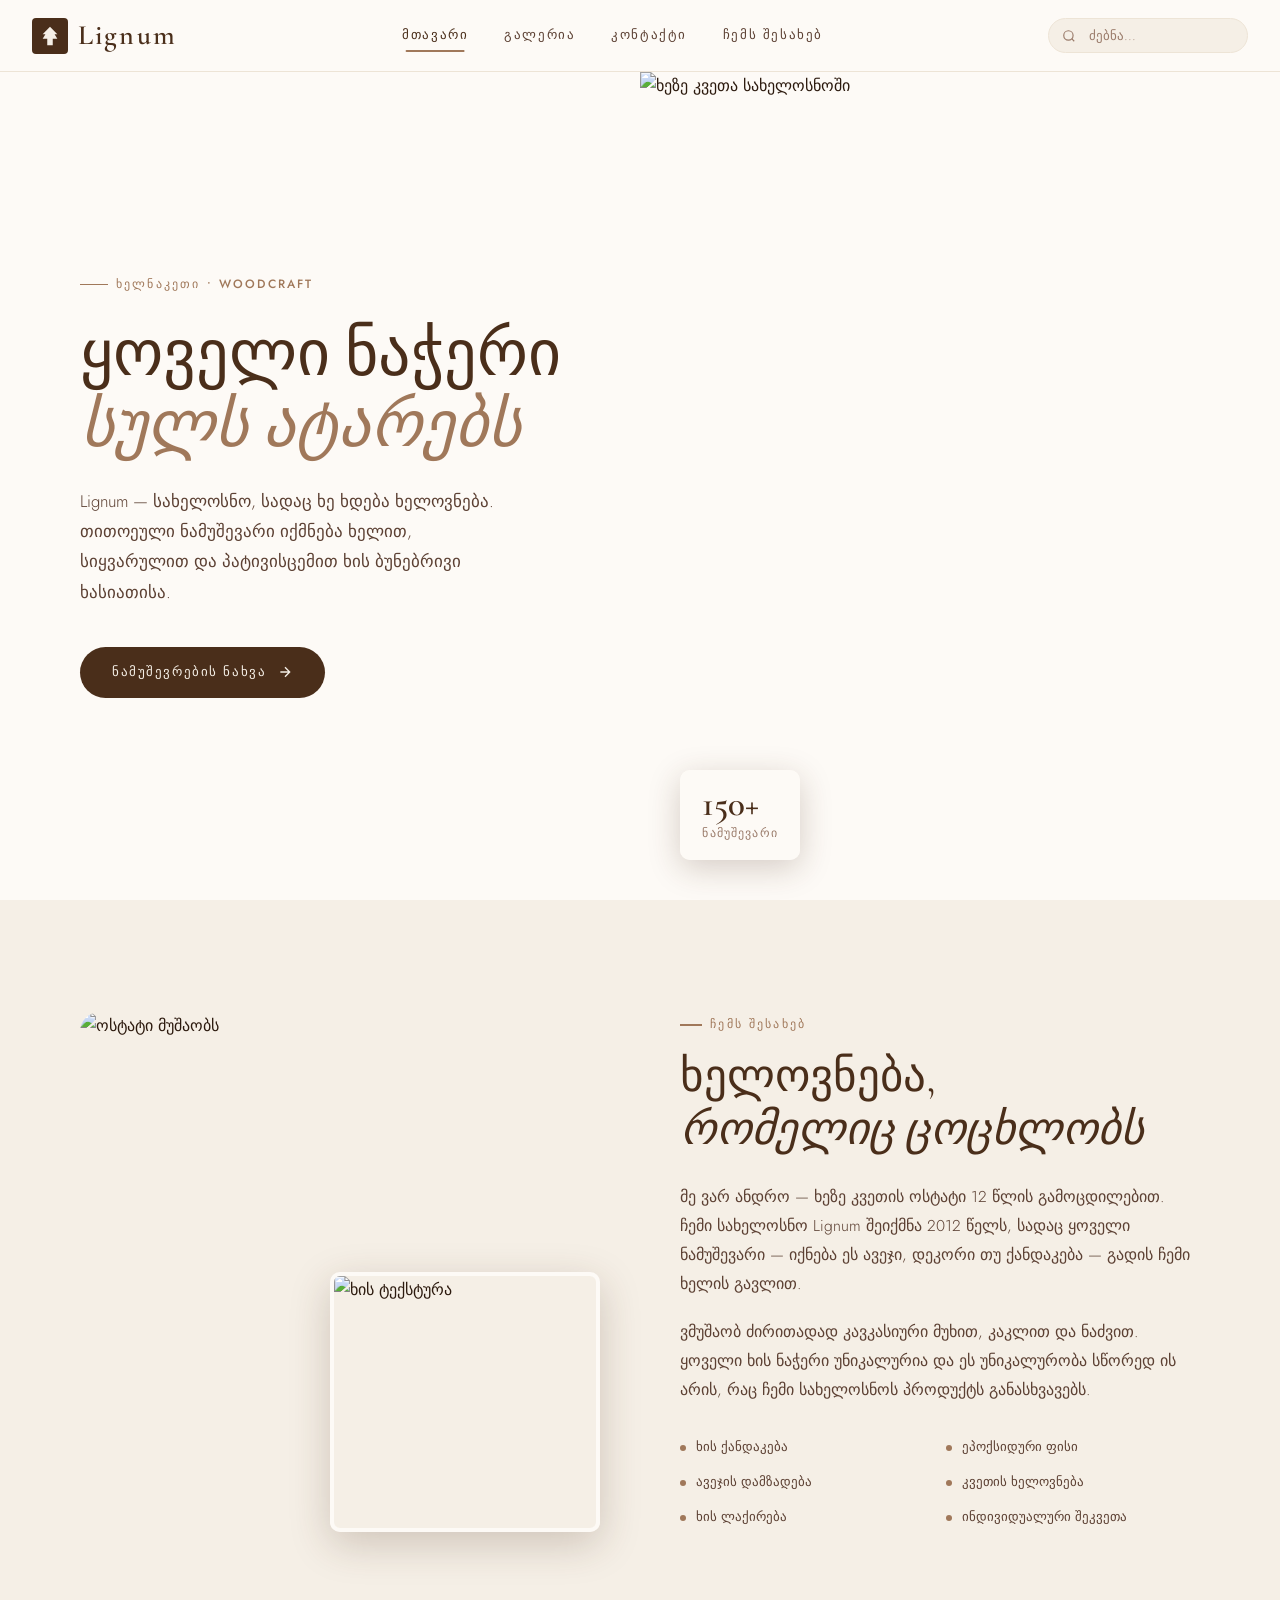
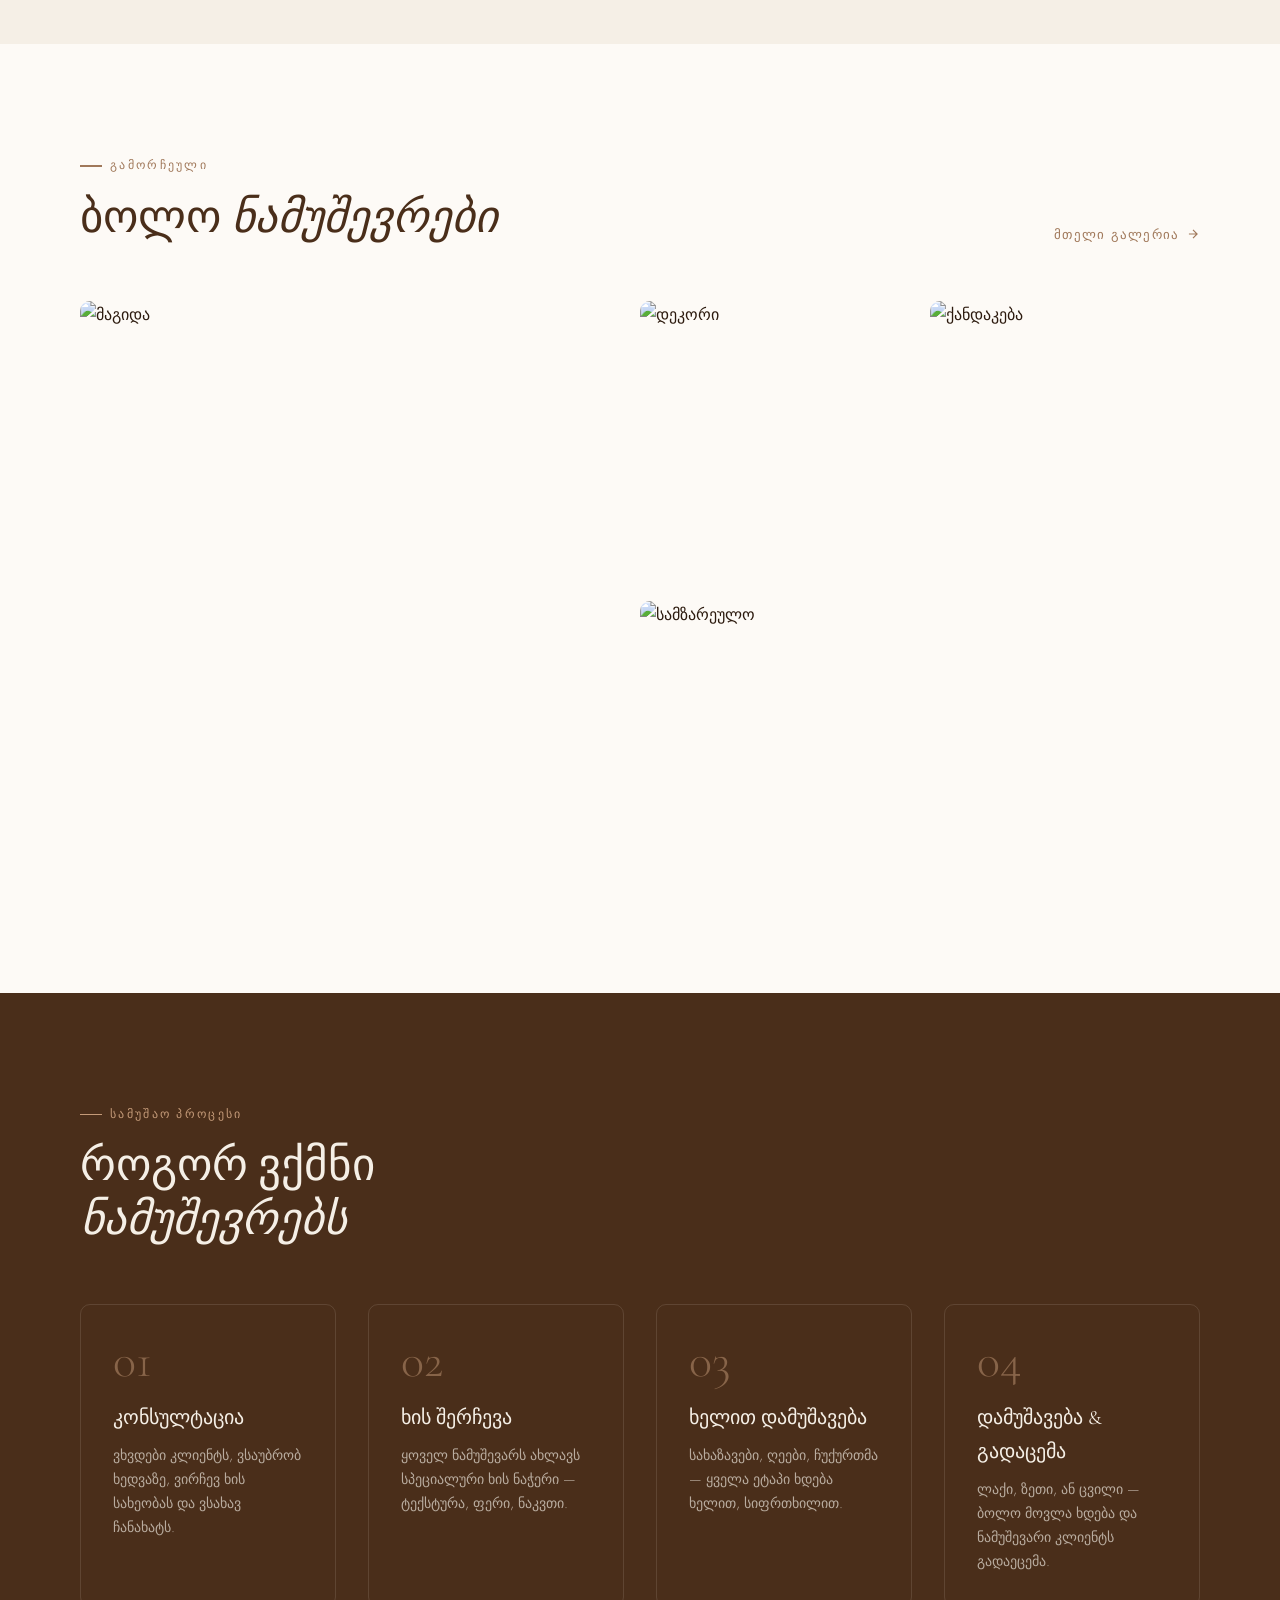
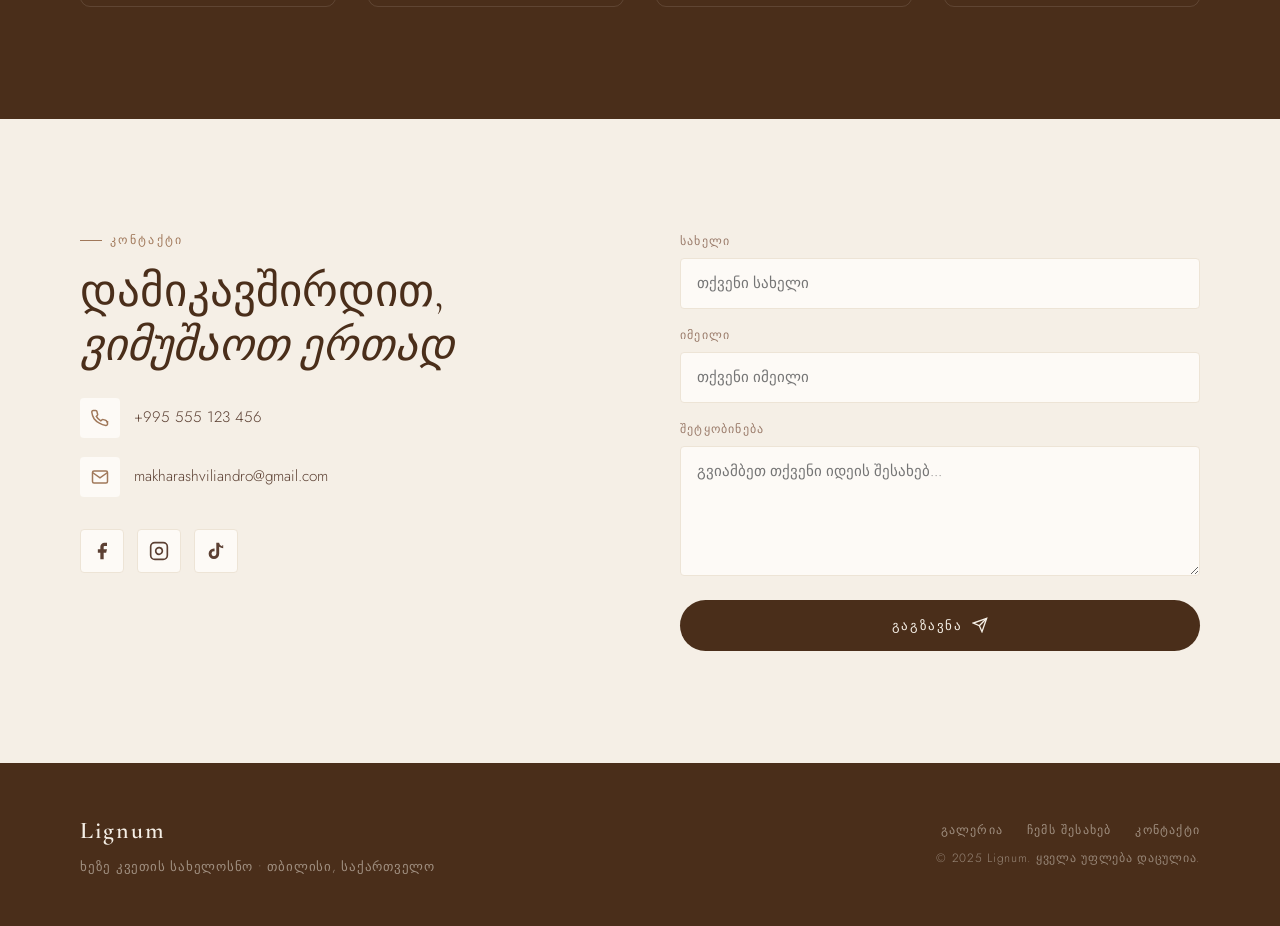
==== index.html @ 4e640195 "new form" ====
<!DOCTYPE html>
<html lang="ka">
<head>
  <meta charset="UTF-8">
  <meta name="viewport" content="width=device-width, initial-scale=1.0">
  <meta name="description" content="Lignum — ხეზე კვეთის და Woodcraft სახელოსნო. ხელნაკეთი ავეჯი, დეკორი და ქანდაკებები.">
  <title>Lignum — ხეზე კვეთის სახელოსნო</title>
  <link rel="stylesheet" href="style.css">
  <!-- Favicon: ხის პიქტოგრამა -->
  <link rel="icon" href="data:image/svg+xml,<svg xmlns='http://www.w3.org/2000/svg' viewBox='0 0 32 32'><rect width='32' height='32' rx='4' fill='%234A2E1A'/><text y='24' x='4' font-size='22'>🌲</text></svg>">
</head>
<body>

  <!-- ============================================================
       HEADER — ნავიგაცია და ლოგო
       ============================================================ -->
  <header>
    <!-- ლოგო -->
    <a href="index.html" class="logo">
      <div class="logo-icon">
        <!-- ხის პიქტოგრამა (SVG) -->
        <svg viewBox="0 0 24 24" xmlns="http://www.w3.org/2000/svg">
          <path d="M12 2L4 10h3l-3 5h5v7h6v-7h5l-3-5h3z"/>
        </svg>
      </div>
      <span class="logo-text">Lignum</span>
    </a>

    <!-- ნავიგაცია -->
    <nav>
      <a href="index.html"   class="nav-link active">მთავარი</a>
      <a href="gallery.html" class="nav-link">გალერია</a>
      <a href="#contact"     class="nav-link">კონტაქტი</a>
      <a href="#about"       class="nav-link">ჩემს შესახებ</a>
    </nav>

    <!-- საძიებო ველი -->
    <div class="search-wrapper">
      <svg class="search-icon" viewBox="0 0 24 24" fill="none" stroke="currentColor" stroke-width="2">
        <circle cx="11" cy="11" r="8"/><line x1="21" y1="21" x2="16.65" y2="16.65"/>
      </svg>
      <input
        type="search"
        class="search-input"
        placeholder="ძებნა..."
        aria-label="ნამუშევრების ძებნა"
      >
    </div>
  </header>

  <!-- ============================================================
       HERO SECTION — მთავარი ბანერი
       ============================================================ -->
  <section class="hero">
    <!-- ტექსტი -->
    <div class="hero-content">
      <span class="hero-tag">ხელნაკეთი • Woodcraft</span>
      <h1 class="hero-title">
        ყოველი ნაჭერი<br>
        <em>სულს ატარებს</em>
      </h1>
      <p class="hero-desc">
        Lignum — სახელოსნო, სადაც ხე ხდება ხელოვნება.
        თითოეული ნამუშევარი იქმნება ხელით, სიყვარულით
        და პატივისცემით ხის ბუნებრივი ხასიათისა.
      </p>
      <a href="gallery.html" class="btn-primary">
        ნამუშევრების ნახვა
        <svg viewBox="0 0 24 24"><path d="M5 12h14M12 5l7 7-7 7"/></svg>
      </a>
    </div>

    <!-- სურათი -->
    <div class="hero-image">
      <img
        src="https://images.unsplash.com/photo-1504307651254-35680f356dfd?w=900&q=85"
        alt="ხეზე კვეთა სახელოსნოში"
        loading="eager"
      >
      <div class="hero-image-badge">
        <div class="badge-num">150+</div>
        <div class="badge-label">ნამუშევარი</div>
      </div>
    </div>
  </section>

  <!-- ============================================================
       ABOUT SECTION — ჩემს შესახებ
       ============================================================ -->
  <section class="about" id="about">
    <!-- სურათები -->
    <div class="about-images reveal-left">
      <div class="about-img-main">
        <img
          src="https://images.unsplash.com/photo-1571171637578-41bc2dd41cd2?w=700&q=80"
          alt="ოსტატი მუშაობს"
          loading="lazy"
        >
      </div>
      <div class="about-img-secondary">
        <img
          src="https://images.unsplash.com/photo-1516997121675-4c2d1684aa3e?w=400&q=80"
          alt="ხის ტექსტურა"
          loading="lazy"
        >
      </div>
    </div>

    <!-- ტექსტი -->
    <div class="about-text-block reveal-right">
      <span class="section-label">ჩემს შესახებ</span>
      <h2 class="section-title">
        ხელოვნება,<br>
        <em>რომელიც ცოცხლობს</em>
      </h2>
      <p class="about-text">
        მე ვარ ანდრო — ხეზე კვეთის ოსტატი 12 წლის გამოცდილებით.
        ჩემი სახელოსნო Lignum შეიქმნა 2012 წელს, სადაც ყოველი
        ნამუშევარი — იქნება ეს ავეჯი, დეკორი თუ ქანდაკება —
        გადის ჩემი ხელის გავლით.
      </p>
      <p class="about-text">
        ვმუშაობ ძირითადად კავკასიური მუხით, კაკლით და ნაძვით.
        ყოველი ხის ნაჭერი უნიკალურია და ეს უნიკალურობა სწორედ
        ის არის, რაც ჩემი სახელოსნოს პროდუქტს განასხვავებს.
      </p>
      <!-- უნარები -->
      <div class="skills-grid">
        <div class="skill-item"><span class="skill-dot"></span>ხის ქანდაკება</div>
        <div class="skill-item"><span class="skill-dot"></span>ეპოქსიდური ფისი</div>
        <div class="skill-item"><span class="skill-dot"></span>ავეჯის დამზადება</div>
        <div class="skill-item"><span class="skill-dot"></span>კვეთის ხელოვნება</div>
        <div class="skill-item"><span class="skill-dot"></span>ხის ლაქირება</div>
        <div class="skill-item"><span class="skill-dot"></span>ინდივიდუალური შეკვეთა</div>
      </div>
    </div>
  </section>

  <!-- ============================================================
       FEATURED WORKS — გამორჩეული ნამუშევრები
       ============================================================ -->
  <section class="featured">
    <div class="section-header reveal">
      <div>
        <span class="section-label">გამორჩეული</span>
        <h2 class="section-title">ბოლო <em>ნამუშევრები</em></h2>
      </div>
      <a href="gallery.html" class="link-arrow">
        მთელი გალერია
        <svg viewBox="0 0 24 24" fill="none" stroke="currentColor" stroke-width="2">
          <path d="M5 12h14M12 5l7 7-7 7"/>
        </svg>
      </a>
    </div>

    <!-- Grid -->
    <div class="featured-grid reveal">
      <div class="feat-card">
        <img src="https://images.unsplash.com/photo-1555041469-a586c61ea9bc?w=700&q=80" alt="მაგიდა">
        <div class="feat-overlay">
          <h3>მუხის სასადილო მაგიდა</h3>
          <p>ეპოქსიდური ფისით</p>
        </div>
      </div>
      <div class="feat-card">
        <img src="https://images.unsplash.com/photo-1600585154340-be6161a56a0c?w=500&q=80" alt="დეკორი">
        <div class="feat-overlay">
          <h3>კაკლის სასანთლე ტრიო</h3>
          <p>სამნაწილიანი სეტი</p>
        </div>
      </div>
      <div class="feat-card">
        <img src="https://images.unsplash.com/photo-1510125594188-5922d935e5e0?w=500&q=80" alt="ქანდაკება">
        <div class="feat-overlay">
          <h3>ცაცხვის ქანდაკება</h3>
          <p>ბუნებრური ფორმა</p>
        </div>
      </div>
      <div class="feat-card">
        <img src="https://images.unsplash.com/photo-1556909114-f6e7ad7d3136?w=500&q=80" alt="სამზარეულო">
        <div class="feat-overlay">
          <h3>სამზარეულოს კომპლექტი</h3>
          <p>მუხის მასივი</p>
        </div>
      </div>
    </div>
  </section>

  <!-- ============================================================
       PROCESS SECTION — შრომის პროცესი
       ============================================================ -->
  <section class="process">
    <div style="max-width: 500px;">
      <span class="section-label">სამუშაო პროცესი</span>
      <h2 class="section-title reveal">როგორ ვქმნი<br><em>ნამუშევრებს</em></h2>
    </div>

    <div class="process-grid">
      <div class="process-step reveal" style="transition-delay: 0.05s">
        <div class="step-num">01</div>
        <h3 class="step-title">კონსულტაცია</h3>
        <p class="step-desc">ვხვდები კლიენტს, ვსაუბრობ ხედვაზე, ვირჩევ ხის სახეობას და ვსახავ ჩანახატს.</p>
      </div>
      <div class="process-step reveal" style="transition-delay: 0.1s">
        <div class="step-num">02</div>
        <h3 class="step-title">ხის შერჩევა</h3>
        <p class="step-desc">ყოველ ნამუშევარს ახლავს სპეციალური ხის ნაჭერი — ტექსტურა, ფერი, ნაკვთი.</p>
      </div>
      <div class="process-step reveal" style="transition-delay: 0.15s">
        <div class="step-num">03</div>
        <h3 class="step-title">ხელით დამუშავება</h3>
        <p class="step-desc">სახაზავები, ღეები, ჩუქურთმა — ყველა ეტაპი ხდება ხელით, სიფრთხილით.</p>
      </div>
      <div class="process-step reveal" style="transition-delay: 0.2s">
        <div class="step-num">04</div>
        <h3 class="step-title">დამუშავება & გადაცემა</h3>
        <p class="step-desc">ლაქი, ზეთი, ან ცვილი — ბოლო მოვლა ხდება და ნამუშევარი კლიენტს გადაეცემა.</p>
      </div>
    </div>
  </section>

  <!-- ============================================================
       CONTACT SECTION — კონტაქტი
       ============================================================ -->
  <section class="contact" id="contact">
    <!-- კონტაქტის ინფო -->
    <div>
      <span class="section-label">კონტაქტი</span>
      <h2 class="section-title reveal">დამიკავშირდით,<br><em>ვიმუშაოთ ერთად</em></h2>

      <div class="contact-detail reveal">
        <div class="contact-icon">
          <svg viewBox="0 0 24 24" fill="none" stroke="currentColor" stroke-width="2">
            <path d="M22 16.92v3a2 2 0 0 1-2.18 2 19.79 19.79 0 0 1-8.63-3.07A19.5 19.5 0 0 1 4.15 13a19.79 19.79 0 0 1-3.07-8.67A2 2 0 0 1 3.06 2h3a2 2 0 0 1 2 1.72c.127.96.361 1.903.7 2.81a2 2 0 0 1-.45 2.11L7.09 9.91a16 16 0 0 0 6 6l1.27-1.27a2 2 0 0 1 2.11-.45c.907.339 1.85.573 2.81.7A2 2 0 0 1 21 16.92z"/>
          </svg>
        </div>
        <span>+995 555 123 456</span>
      </div>

      <div class="contact-detail reveal">
        <div class="contact-icon">
          <svg viewBox="0 0 24 24" fill="none" stroke="currentColor" stroke-width="2">
            <path d="M4 4h16c1.1 0 2 .9 2 2v12c0 1.1-.9 2-2 2H4c-1.1 0-2-.9-2-2V6c0-1.1.9-2 2-2z"/>
            <polyline points="22,6 12,13 2,6"/>
          </svg>
        </div>
        <span>makharashviliandro@gmail.com</span>
      </div>

      <!-- სოციალური ქსელები -->
      <div class="socials reveal">
        <!-- Facebook -->
        <a href="#" class="social-btn" aria-label="Facebook">
          <svg viewBox="0 0 24 24" fill="currentColor">
            <path d="M18 2h-3a5 5 0 0 0-5 5v3H7v4h3v8h4v-8h3l1-4h-4V7a1 1 0 0 1 1-1h3z"/>
          </svg>
        </a>
        <!-- Instagram -->
        <a href="#" class="social-btn" aria-label="Instagram">
          <svg viewBox="0 0 24 24" fill="none" stroke="currentColor" stroke-width="2">
            <rect x="2" y="2" width="20" height="20" rx="5" ry="5"/>
            <path d="M16 11.37A4 4 0 1 1 12.63 8 4 4 0 0 1 16 11.37z"/>
            <line x1="17.5" y1="6.5" x2="17.51" y2="6.5"/>
          </svg>
        </a>
        <!-- TikTok -->
        <a href="#" class="social-btn" aria-label="TikTok">
          <svg viewBox="0 0 24 24" fill="currentColor">
            <path d="M19.59 6.69a4.83 4.83 0 0 1-3.77-4.25V2h-3.45v13.67a2.89 2.89 0 0 1-2.88 2.5 2.89 2.89 0 0 1-2.89-2.89 2.89 2.89 0 0 1 2.89-2.89c.28 0 .54.04.79.1V9.01a6.32 6.32 0 0 0-.79-.05 6.34 6.34 0 0 0-6.34 6.34 6.34 6.34 0 0 0 6.34 6.34 6.34 6.34 0 0 0 6.33-6.34l-.01-8.27a8.24 8.24 0 0 0 4.82 1.53V5.12a4.85 4.85 0 0 1-1.04-.43z"/>
          </svg>
        </a>
      </div>
    </div>

    <!-- საკონტაქტო ფორმა (Formspree) -->
    <form
  id="contact-form"
  action="https://formspree.io/f/mojpyabv"
  method="POST"
  class="contact-form reveal"
>
  <div class="form-group">
    <label class="form-label" for="name">სახელი</label>
    <input
      type="text"
      id="name"
      name="name"
      class="form-input"
      placeholder="თქვენი სახელი"
      required
    >
  </div>

  <div class="form-group">
    <label class="form-label" for="email">იმეილი</label>
    <input
      type="email"
      id="email"
      name="email"
      class="form-input"
      placeholder="თქვენი იმეილი"
      required
    >
  </div>

  <div class="form-group">
    <label class="form-label" for="message">შეტყობინება</label>
    <textarea
      id="message"
      name="message"
      class="form-textarea"
      placeholder="გვიამბეთ თქვენი იდეის შესახებ..."
      required
    ></textarea>
  </div>

  <input type="hidden" name="_subject" value="ახალი შეტყობინება Lignum-ის საიტიდან">

  <button type="submit" class="btn-submit">
    გაგზავნა
    <svg viewBox="0 0 24 24" fill="none" stroke="currentColor" stroke-width="2">
      <line x1="22" y1="2" x2="11" y2="13"/>
      <polygon points="22 2 15 22 11 13 2 9 22 2"/>
    </svg>
  </button>
</form>
  </section>

  <!-- ============================================================
       FOOTER
       ============================================================ -->
  <footer>
    <div class="footer-brand">
      <span class="logo-text">Lignum</span>
      <p class="footer-tagline">ხეზე კვეთის სახელოსნო • თბილისი, საქართველო</p>
    </div>
    <div class="footer-right">
      <div class="footer-links">
        <a href="gallery.html">გალერია</a>
        <a href="#about">ჩემს შესახებ</a>
        <a href="#contact">კონტაქტი</a>
      </div>
      <p class="footer-copyright">© 2025 Lignum. ყველა უფლება დაცულია.</p>
    </div>
  </footer>

  <script src="script.js"></script>
</body>
</html>
---- style.css ----
/* ============================================
   LIGNUM — ხეზე კვეთის სახელოსნო
   style.css — მთავარი სტილის ფაილი
   ============================================ */

/* --- Google Fonts --- */
@import url('https://fonts.googleapis.com/css2?family=Cormorant+Garamond:ital,wght@0,300;0,400;0,600;1,300;1,400&family=Jost:wght@300;400;500;600&display=swap');

/* --- CSS ცვლადები (ფერები, შრიფტები) --- */
:root {
  --oak:        #A0785A;
  --oak-light:  #C49A78;
  --walnut:     #4A2E1A;
  --walnut-mid: #6B4226;
  --cream:      #F5EFE6;
  --cream-dark: #EDE4D6;
  --warm-white: #FDFAF6;
  --text-dark:  #2C1A0E;
  --text-mid:   #5C4033;
  --text-light: #9A7B6A;
  --shadow:     rgba(74, 46, 26, 0.12);
  --shadow-md:  rgba(74, 46, 26, 0.22);

  --font-display: 'Cormorant Garamond', serif;
  --font-body:    'Jost', sans-serif;

  --radius-sm: 4px;
  --radius-md: 10px;
  --radius-lg: 20px;
  --transition: 0.38s cubic-bezier(0.4, 0, 0.2, 1);
}

/* --- რესეტი და ბაზა --- */
*, *::before, *::after { box-sizing: border-box; margin: 0; padding: 0; }

html { scroll-behavior: smooth; }

body {
  background: var(--warm-white);
  color: var(--text-dark);
  font-family: var(--font-body);
  font-weight: 300;
  line-height: 1.7;
  overflow-x: hidden;
}

img { display: block; width: 100%; object-fit: cover; }
a  { color: inherit; text-decoration: none; }
ul { list-style: none; }

/* ============================================
   HEADER / NAVIGATION
   ============================================ */
header {
  position: fixed;
  top: 0; left: 0; right: 0;
  z-index: 100;
  background: rgba(253, 250, 246, 0.92);
  backdrop-filter: blur(14px);
  -webkit-backdrop-filter: blur(14px);
  border-bottom: 1px solid var(--cream-dark);
  padding: 0 2rem;
  height: 72px;
  display: flex;
  align-items: center;
  justify-content: space-between;
  gap: 1.5rem;
  transition: box-shadow var(--transition);
}

header.scrolled {
  box-shadow: 0 4px 30px var(--shadow);
}

/* ლოგო */
.logo {
  display: flex;
  align-items: center;
  gap: 0.6rem;
  flex-shrink: 0;
}

.logo-icon {
  width: 36px;
  height: 36px;
  background: var(--walnut);
  border-radius: var(--radius-sm);
  display: flex;
  align-items: center;
  justify-content: center;
}

.logo-icon svg {
  width: 22px;
  height: 22px;
  fill: var(--cream);
}

.logo-text {
  font-family: var(--font-display);
  font-size: 1.75rem;
  font-weight: 600;
  letter-spacing: 0.08em;
  color: var(--walnut);
}

/* ნავიგაცია */
nav {
  display: flex;
  align-items: center;
  gap: 0.25rem;
}

.nav-link {
  font-family: var(--font-body);
  font-size: 0.82rem;
  font-weight: 500;
  letter-spacing: 0.12em;
  text-transform: uppercase;
  color: var(--text-mid);
  padding: 0.45rem 1rem;
  border-radius: var(--radius-sm);
  transition: color var(--transition), background var(--transition);
  position: relative;
}

.nav-link::after {
  content: '';
  position: absolute;
  bottom: 2px; left: 50%;
  width: 0; height: 2px;
  background: var(--oak);
  border-radius: 2px;
  transform: translateX(-50%);
  transition: width var(--transition);
}

.nav-link:hover { color: var(--walnut); }
.nav-link:hover::after,
.nav-link.active::after { width: 60%; }
.nav-link.active { color: var(--walnut); }

/* საძიებო ველი */
.search-wrapper {
  position: relative;
  flex-shrink: 0;
}

.search-input {
  font-family: var(--font-body);
  font-size: 0.82rem;
  font-weight: 300;
  background: var(--cream);
  border: 1.5px solid var(--cream-dark);
  border-radius: 50px;
  padding: 0.45rem 1rem 0.45rem 2.5rem;
  width: 200px;
  color: var(--text-dark);
  transition: border-color var(--transition), box-shadow var(--transition), width var(--transition);
  outline: none;
}

.search-input::placeholder { color: var(--text-light); }

.search-input:focus {
  border-color: var(--oak);
  box-shadow: 0 0 0 3px rgba(160, 120, 90, 0.15);
  width: 240px;
}

.search-icon {
  position: absolute;
  left: 0.85rem;
  top: 50%;
  transform: translateY(-50%);
  color: var(--text-light);
  width: 14px;
  height: 14px;
  pointer-events: none;
}

/* ============================================
   HERO (index.html)
   ============================================ */
.hero {
  min-height: 100vh;
  padding-top: 72px;
  display: grid;
  grid-template-columns: 1fr 1fr;
  overflow: hidden;
}

.hero-content {
  display: flex;
  flex-direction: column;
  justify-content: center;
  padding: 5rem 4rem 5rem 5rem;
}

.hero-tag {
  display: inline-flex;
  align-items: center;
  gap: 0.5rem;
  font-size: 0.75rem;
  font-weight: 500;
  letter-spacing: 0.18em;
  text-transform: uppercase;
  color: var(--oak);
  margin-bottom: 1.5rem;
}

.hero-tag::before {
  content: '';
  display: block;
  width: 28px;
  height: 1.5px;
  background: var(--oak);
}

.hero-title {
  font-family: var(--font-display);
  font-size: clamp(3rem, 5vw, 5rem);
  font-weight: 300;
  line-height: 1.12;
  color: var(--walnut);
  margin-bottom: 1.5rem;
}

.hero-title em {
  font-style: italic;
  color: var(--oak);
}

.hero-desc {
  font-size: 1.05rem;
  color: var(--text-mid);
  max-width: 440px;
  margin-bottom: 2.5rem;
  line-height: 1.8;
}

.btn-primary {
  display: inline-flex;
  align-items: center;
  gap: 0.65rem;
  background: var(--walnut);
  color: var(--cream);
  font-family: var(--font-body);
  font-size: 0.82rem;
  font-weight: 500;
  letter-spacing: 0.12em;
  text-transform: uppercase;
  padding: 0.9rem 2rem;
  border-radius: 50px;
  border: none;
  cursor: pointer;
  transition: background var(--transition), transform var(--transition), box-shadow var(--transition);
  align-self: flex-start;
}

.btn-primary:hover {
  background: var(--walnut-mid);
  transform: translateY(-2px);
  box-shadow: 0 8px 24px var(--shadow-md);
}

.btn-primary svg { width: 16px; height: 16px; fill: none; stroke: currentColor; stroke-width: 2; }

.hero-image {
  position: relative;
  overflow: hidden;
}

.hero-image img {
  width: 100%;
  height: 100%;
  object-fit: cover;
  transition: transform 0.8s ease;
}

.hero-image:hover img { transform: scale(1.04); }

.hero-image-badge {
  position: absolute;
  bottom: 2.5rem;
  left: 2.5rem;
  background: rgba(253, 250, 246, 0.92);
  backdrop-filter: blur(8px);
  border-radius: var(--radius-md);
  padding: 1rem 1.4rem;
  box-shadow: 0 8px 32px var(--shadow-md);
}

.badge-num {
  font-family: var(--font-display);
  font-size: 2.2rem;
  font-weight: 600;
  color: var(--walnut);
  line-height: 1;
}

.badge-label {
  font-size: 0.72rem;
  letter-spacing: 0.1em;
  text-transform: uppercase;
  color: var(--text-light);
  margin-top: 0.2rem;
}

/* ============================================
   ABOUT SECTION (index.html)
   ============================================ */
.about {
  padding: 7rem 5rem;
  display: grid;
  grid-template-columns: 1fr 1fr;
  gap: 5rem;
  align-items: center;
  background: var(--cream);
}

.about-images {
  position: relative;
  height: 520px;
}

.about-img-main {
  position: absolute;
  top: 0; left: 0;
  width: 78%;
  height: 88%;
  border-radius: var(--radius-lg);
  overflow: hidden;
}

.about-img-secondary {
  position: absolute;
  bottom: 0; right: 0;
  width: 52%;
  height: 50%;
  border-radius: var(--radius-md);
  overflow: hidden;
  border: 4px solid var(--warm-white);
  box-shadow: 0 12px 40px var(--shadow-md);
}

.section-label {
  font-size: 0.72rem;
  font-weight: 500;
  letter-spacing: 0.2em;
  text-transform: uppercase;
  color: var(--oak);
  display: flex;
  align-items: center;
  gap: 0.5rem;
  margin-bottom: 1rem;
}

.section-label::before {
  content: '';
  display: block;
  width: 22px;
  height: 1.5px;
  background: var(--oak);
}

.section-title {
  font-family: var(--font-display);
  font-size: clamp(2rem, 3.5vw, 3rem);
  font-weight: 300;
  line-height: 1.2;
  color: var(--walnut);
  margin-bottom: 1.5rem;
}

.section-title em { font-style: italic; }

.about-text {
  color: var(--text-mid);
  font-size: 0.98rem;
  line-height: 1.85;
  margin-bottom: 1.2rem;
}

.skills-grid {
  display: grid;
  grid-template-columns: 1fr 1fr;
  gap: 0.75rem;
  margin-top: 2rem;
}

.skill-item {
  display: flex;
  align-items: center;
  gap: 0.6rem;
  font-size: 0.84rem;
  color: var(--text-mid);
}

.skill-dot {
  width: 6px;
  height: 6px;
  background: var(--oak);
  border-radius: 50%;
  flex-shrink: 0;
}

/* ============================================
   FEATURED WORKS (index.html)
   ============================================ */
.featured {
  padding: 7rem 5rem;
}

.section-header {
  display: flex;
  align-items: flex-end;
  justify-content: space-between;
  margin-bottom: 3.5rem;
  gap: 2rem;
}

.section-header .section-title { margin-bottom: 0; }

.link-arrow {
  font-size: 0.8rem;
  font-weight: 500;
  letter-spacing: 0.1em;
  text-transform: uppercase;
  color: var(--oak);
  display: flex;
  align-items: center;
  gap: 0.4rem;
  white-space: nowrap;
  transition: gap var(--transition), color var(--transition);
}

.link-arrow:hover { gap: 0.7rem; color: var(--walnut); }
.link-arrow svg { width: 14px; height: 14px; }

.featured-grid {
  display: grid;
  grid-template-columns: 2fr 1fr 1fr;
  grid-template-rows: 280px 280px;
  gap: 1.2rem;
}

.feat-card { border-radius: var(--radius-md); overflow: hidden; position: relative; cursor: pointer; }
.feat-card:first-child { grid-row: 1 / 3; }

.feat-card img {
  width: 100%;
  height: 100%;
  transition: transform 0.5s ease;
}

.feat-card:hover img { transform: scale(1.07); }

.feat-overlay {
  position: absolute;
  inset: 0;
  background: linear-gradient(to top, rgba(42, 22, 10, 0.75) 0%, transparent 55%);
  opacity: 0;
  transition: opacity var(--transition);
  display: flex;
  flex-direction: column;
  justify-content: flex-end;
  padding: 1.5rem;
}

.feat-card:hover .feat-overlay { opacity: 1; }

.feat-overlay h3 {
  font-family: var(--font-display);
  font-size: 1.4rem;
  font-weight: 400;
  color: #fff;
  line-height: 1.2;
}

.feat-overlay p {
  font-size: 0.8rem;
  color: rgba(255,255,255,0.75);
  margin-top: 0.3rem;
}

/* ============================================
   PROCESS SECTION (index.html)
   ============================================ */
.process {
  background: var(--walnut);
  padding: 7rem 5rem;
  color: var(--cream);
}

.process .section-label { color: var(--oak-light); }
.process .section-label::before { background: var(--oak-light); }
.process .section-title { color: var(--cream); }

.process-grid {
  display: grid;
  grid-template-columns: repeat(4, 1fr);
  gap: 2rem;
  margin-top: 3.5rem;
}

.process-step {
  padding: 2rem;
  border: 1px solid rgba(245, 239, 230, 0.12);
  border-radius: var(--radius-md);
  transition: border-color var(--transition), background var(--transition);
}

.process-step:hover {
  border-color: rgba(245, 239, 230, 0.28);
  background: rgba(245, 239, 230, 0.05);
}

.step-num {
  font-family: var(--font-display);
  font-size: 3rem;
  font-weight: 300;
  color: var(--oak-light);
  opacity: 0.5;
  line-height: 1;
  margin-bottom: 1rem;
}

.step-title {
  font-family: var(--font-display);
  font-size: 1.25rem;
  font-weight: 400;
  color: var(--cream);
  margin-bottom: 0.6rem;
}

.step-desc {
  font-size: 0.88rem;
  color: rgba(245, 239, 230, 0.65);
  line-height: 1.7;
}

/* ============================================
   CONTACT SECTION (index.html)
   ============================================ */
.contact {
  padding: 7rem 5rem;
  display: grid;
  grid-template-columns: 1fr 1fr;
  gap: 5rem;
  align-items: start;
  background: var(--cream);
}

.contact-info { }

.contact-detail {
  display: flex;
  align-items: center;
  gap: 0.9rem;
  margin-bottom: 1.2rem;
  font-size: 0.95rem;
  color: var(--text-mid);
}

.contact-icon {
  width: 40px;
  height: 40px;
  background: var(--warm-white);
  border-radius: var(--radius-sm);
  display: flex;
  align-items: center;
  justify-content: center;
  flex-shrink: 0;
  color: var(--oak);
}

.contact-icon svg { width: 18px; height: 18px; }

.socials {
  display: flex;
  gap: 0.8rem;
  margin-top: 2rem;
}

.social-btn {
  width: 44px;
  height: 44px;
  border-radius: var(--radius-sm);
  background: var(--warm-white);
  color: var(--text-mid);
  display: flex;
  align-items: center;
  justify-content: center;
  transition: background var(--transition), color var(--transition), transform var(--transition);
  border: 1.5px solid var(--cream-dark);
}

.social-btn svg { width: 20px; height: 20px; }

.social-btn:hover {
  background: var(--walnut);
  color: var(--cream);
  border-color: var(--walnut);
  transform: translateY(-3px);
}

/* საკონტაქტო ფორმა */
.contact-form {
  display: flex;
  flex-direction: column;
  gap: 1rem;
}

.form-group {
  display: flex;
  flex-direction: column;
  gap: 0.4rem;
}

.form-label {
  font-size: 0.75rem;
  font-weight: 500;
  letter-spacing: 0.1em;
  text-transform: uppercase;
  color: var(--text-light);
}

.form-input,
.form-textarea {
  font-family: var(--font-body);
  font-size: 0.93rem;
  font-weight: 300;
  background: var(--warm-white);
  border: 1.5px solid var(--cream-dark);
  border-radius: var(--radius-sm);
  padding: 0.85rem 1rem;
  color: var(--text-dark);
  outline: none;
  transition: border-color var(--transition), box-shadow var(--transition);
  width: 100%;
}

.form-input:focus,
.form-textarea:focus {
  border-color: var(--oak);
  box-shadow: 0 0 0 3px rgba(160, 120, 90, 0.12);
}

.form-textarea {
  resize: vertical;
  min-height: 130px;
}

.btn-submit {
  margin-top: 0.5rem;
  display: inline-flex;
  align-items: center;
  justify-content: center;
  gap: 0.6rem;
  background: var(--walnut);
  color: var(--cream);
  font-family: var(--font-body);
  font-size: 0.82rem;
  font-weight: 500;
  letter-spacing: 0.12em;
  text-transform: uppercase;
  padding: 1rem 2rem;
  border-radius: 50px;
  border: none;
  cursor: pointer;
  transition: background var(--transition), transform var(--transition), box-shadow var(--transition);
}

.btn-submit:hover {
  background: var(--walnut-mid);
  transform: translateY(-2px);
  box-shadow: 0 8px 24px var(--shadow-md);
}

.btn-submit svg { width: 16px; height: 16px; }

.form-success {
  display: none;
  background: #e8f5e9;
  border: 1.5px solid #a5d6a7;
  border-radius: var(--radius-sm);
  padding: 1rem 1.2rem;
  color: #2e7d32;
  font-size: 0.9rem;
  text-align: center;
}

/* ============================================
   GALLERY PAGE (gallery.html)
   ============================================ */
.gallery-hero {
  padding-top: 72px;
  background: var(--walnut);
  padding-bottom: 4rem;
  text-align: center;
}

.gallery-hero-inner {
  padding: 5rem 5rem 3rem;
}

.gallery-hero .section-label { justify-content: center; color: var(--oak-light); }
.gallery-hero .section-label::before { background: var(--oak-light); }

.gallery-title {
  font-family: var(--font-display);
  font-size: clamp(2.5rem, 5vw, 4.5rem);
  font-weight: 300;
  color: var(--cream);
  margin-bottom: 1rem;
}

.gallery-title em { font-style: italic; color: var(--oak-light); }

.gallery-desc {
  color: rgba(245, 239, 230, 0.7);
  max-width: 480px;
  margin: 0 auto;
  font-size: 0.95rem;
}

/* ფილტრები */
.filter-bar {
  display: flex;
  justify-content: center;
  gap: 0.5rem;
  padding: 2.5rem 2rem;
  flex-wrap: wrap;
  background: var(--walnut);
  border-bottom: 1px solid rgba(245,239,230,0.1);
}

.filter-btn {
  font-family: var(--font-body);
  font-size: 0.78rem;
  font-weight: 500;
  letter-spacing: 0.12em;
  text-transform: uppercase;
  padding: 0.5rem 1.2rem;
  border-radius: 50px;
  border: 1.5px solid rgba(245,239,230,0.25);
  background: transparent;
  color: rgba(245,239,230,0.6);
  cursor: pointer;
  transition: all var(--transition);
}

.filter-btn:hover,
.filter-btn.active {
  background: var(--cream);
  color: var(--walnut);
  border-color: var(--cream);
}

/* გალერეა */
.gallery-section {
  padding: 4rem 5rem 6rem;
}

/* ძებნის შეტყობინება */
.search-info {
  text-align: center;
  font-size: 0.88rem;
  color: var(--text-light);
  margin-bottom: 2rem;
  min-height: 24px;
}

.gallery-grid {
  display: grid;
  grid-template-columns: repeat(auto-fill, minmax(300px, 1fr));
  gap: 1.5rem;
}

/* ნამუშევრის ბარათი */
.work-card {
  border-radius: var(--radius-md);
  overflow: hidden;
  background: var(--warm-white);
  box-shadow: 0 2px 16px var(--shadow);
  transition: transform var(--transition), box-shadow var(--transition);
  position: relative;
}

.work-card:hover {
  transform: translateY(-6px);
  box-shadow: 0 16px 48px var(--shadow-md);
}

.work-card-img {
  height: 240px;
  overflow: hidden;
  position: relative;
}

.work-card-img img {
  height: 100%;
  transition: transform 0.6s ease;
}

.work-card:hover .work-card-img img { transform: scale(1.08); }

/* hover overlay */
.work-hover {
  position: absolute;
  inset: 0;
  background: linear-gradient(to top, rgba(42,22,10,0.82) 0%, rgba(42,22,10,0.2) 60%, transparent 100%);
  display: flex;
  flex-direction: column;
  justify-content: flex-end;
  padding: 1.5rem;
  opacity: 0;
  transition: opacity var(--transition);
}

.work-card:hover .work-hover { opacity: 1; }

.work-hover-tag {
  font-size: 0.7rem;
  letter-spacing: 0.14em;
  text-transform: uppercase;
  color: var(--oak-light);
  margin-bottom: 0.3rem;
}

.work-hover-title {
  font-family: var(--font-display);
  font-size: 1.3rem;
  color: #fff;
  font-weight: 400;
  line-height: 1.2;
}

.work-hover-desc {
  font-size: 0.8rem;
  color: rgba(255,255,255,0.72);
  margin-top: 0.4rem;
  line-height: 1.5;
}

.work-card-body {
  padding: 1.2rem 1.4rem 1.4rem;
}

.work-tag {
  display: inline-block;
  font-size: 0.68rem;
  letter-spacing: 0.1em;
  text-transform: uppercase;
  color: var(--oak);
  background: rgba(160, 120, 90, 0.1);
  border-radius: 50px;
  padding: 0.2rem 0.7rem;
  margin-bottom: 0.5rem;
}

.work-name {
  font-family: var(--font-display);
  font-size: 1.2rem;
  font-weight: 400;
  color: var(--walnut);
  margin-bottom: 0.3rem;
}

.work-description {
  font-size: 0.84rem;
  color: var(--text-light);
  line-height: 1.6;
}

/* "ვერ მოიძებნა" */
.no-results {
  display: none;
  text-align: center;
  padding: 4rem 2rem;
  grid-column: 1 / -1;
}

.no-results-icon {
  font-size: 3rem;
  margin-bottom: 1rem;
  opacity: 0.4;
}

.no-results h3 {
  font-family: var(--font-display);
  font-size: 1.5rem;
  color: var(--text-mid);
  margin-bottom: 0.5rem;
}

.no-results p { color: var(--text-light); font-size: 0.9rem; }

/* ============================================
   FOOTER
   ============================================ */
footer {
  background: var(--walnut);
  color: var(--cream);
  padding: 3rem 5rem;
  display: grid;
  grid-template-columns: 1fr auto;
  gap: 2rem;
  align-items: center;
}

.footer-brand .logo-text { color: var(--cream); font-size: 1.5rem; }
.footer-tagline {
  font-size: 0.8rem;
  color: rgba(245,239,230,0.5);
  margin-top: 0.3rem;
  letter-spacing: 0.06em;
}

.footer-right {
  display: flex;
  flex-direction: column;
  align-items: flex-end;
  gap: 0.5rem;
}

.footer-copyright {
  font-size: 0.75rem;
  color: rgba(245,239,230,0.45);
  letter-spacing: 0.06em;
}

.footer-links {
  display: flex;
  gap: 1.5rem;
}

.footer-links a {
  font-size: 0.75rem;
  color: rgba(245,239,230,0.5);
  letter-spacing: 0.1em;
  text-transform: uppercase;
  transition: color var(--transition);
}

.footer-links a:hover { color: var(--cream); }

/* ============================================
   SCROLL ANIMATIONS
   ============================================ */
.reveal {
  opacity: 0;
  transform: translateY(32px);
  transition: opacity 0.65s ease, transform 0.65s ease;
}

.reveal.visible {
  opacity: 1;
  transform: translateY(0);
}

.reveal-left {
  opacity: 0;
  transform: translateX(-32px);
  transition: opacity 0.65s ease, transform 0.65s ease;
}

.reveal-left.visible {
  opacity: 1;
  transform: translateX(0);
}

.reveal-right {
  opacity: 0;
  transform: translateX(32px);
  transition: opacity 0.65s ease, transform 0.65s ease;
}

.reveal-right.visible {
  opacity: 1;
  transform: translateX(0);
}

/* ============================================
   RESPONSIVE
   ============================================ */
@media (max-width: 1024px) {
  .hero, .about, .contact { grid-template-columns: 1fr; }
  .hero-content { padding: 4rem 2.5rem; }
  .hero-image { height: 50vw; }
  .about { padding: 5rem 2.5rem; gap: 3rem; }
  .about-images { height: 360px; }
  .featured { padding: 5rem 2.5rem; }
  .featured-grid { grid-template-columns: 1fr 1fr; }
  .featured-grid .feat-card:first-child { grid-column: 1 / -1; grid-row: auto; height: 280px; }
  .process { padding: 5rem 2.5rem; }
  .process-grid { grid-template-columns: 1fr 1fr; }
  .contact { padding: 5rem 2.5rem; gap: 3rem; }
  .gallery-section { padding: 3rem 2.5rem; }
  footer { padding: 2.5rem 2.5rem; grid-template-columns: 1fr; }
  .footer-right { align-items: flex-start; }
}

@media (max-width: 768px) {
  header { padding: 0 1.25rem; gap: 0.75rem; }
  nav { display: none; }
  .search-input { width: 150px; }
  .search-input:focus { width: 170px; }
  .hero-content { padding: 3rem 1.5rem; }
  .featured-grid { grid-template-columns: 1fr; }
  .featured-grid .feat-card { height: 240px; }
  .process-grid { grid-template-columns: 1fr; }
  .gallery-section { padding: 2.5rem 1.5rem; }
  footer { padding: 2rem 1.5rem; }
}
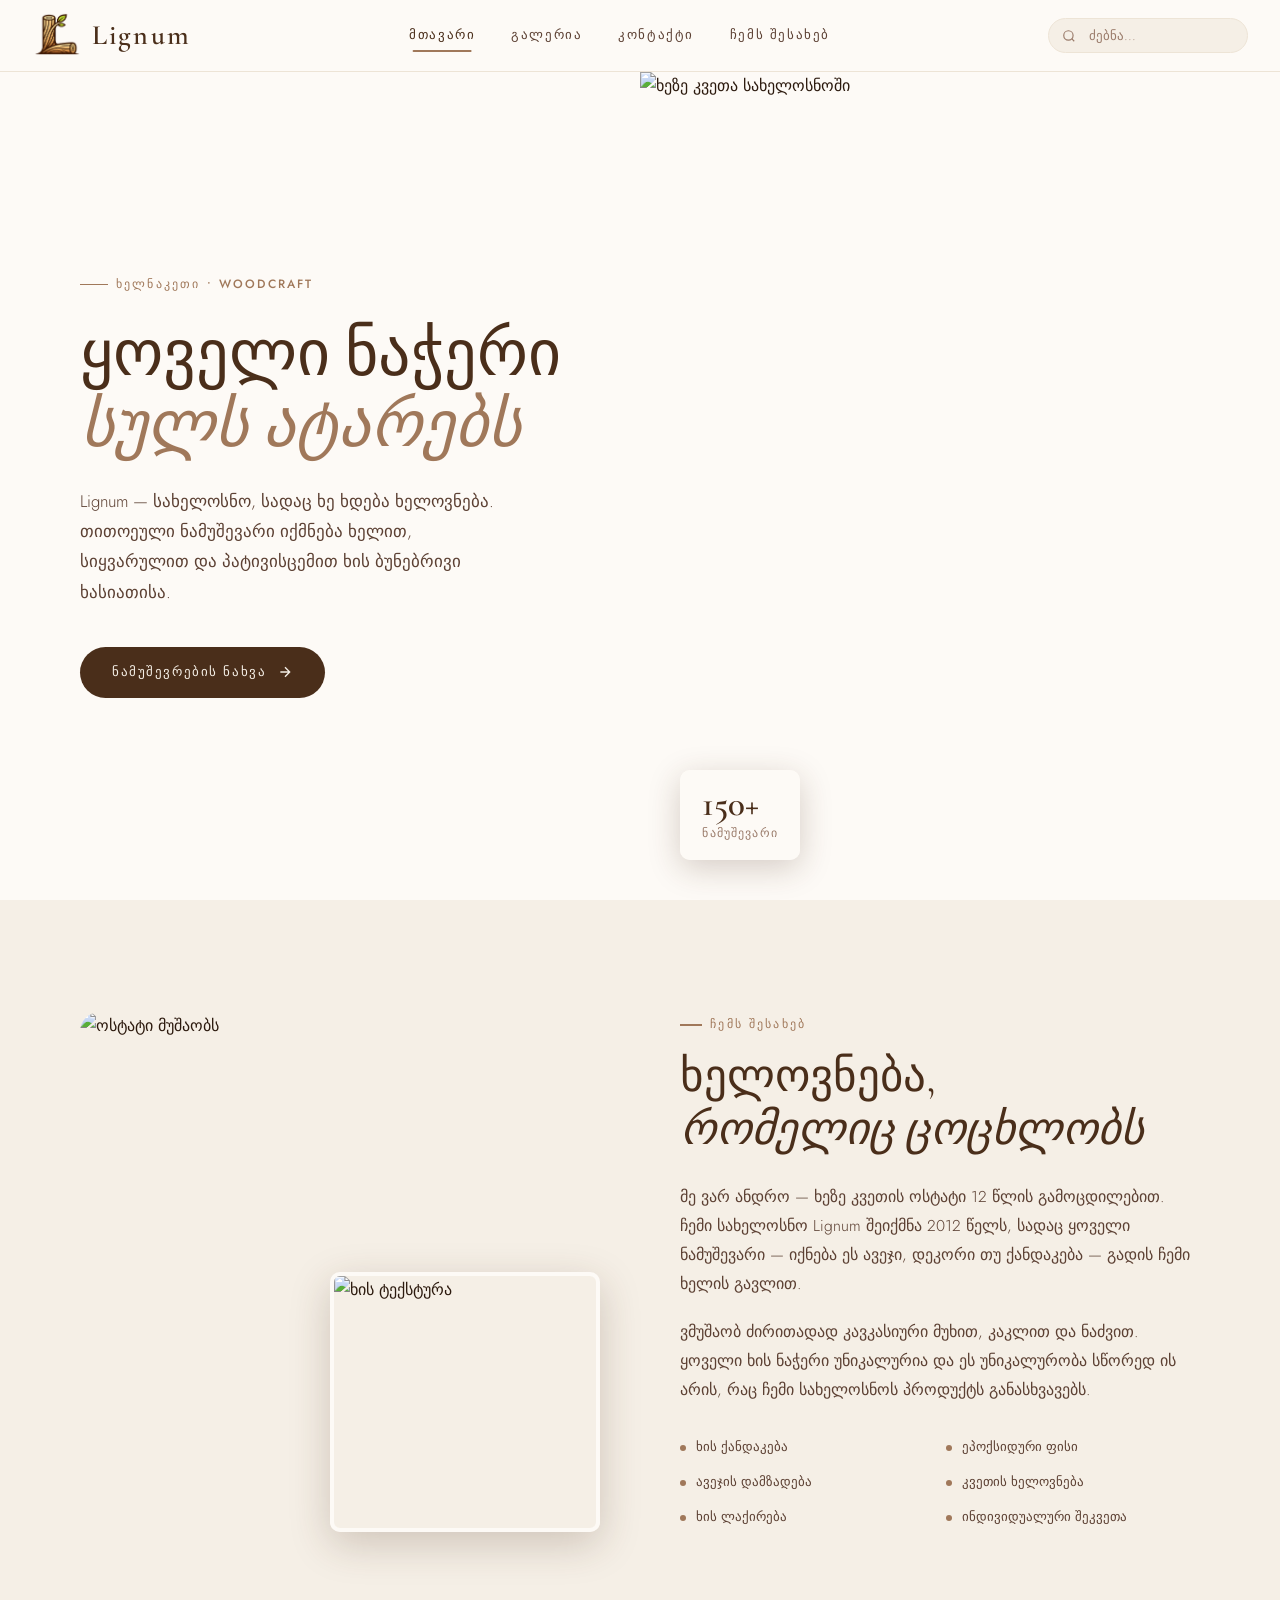
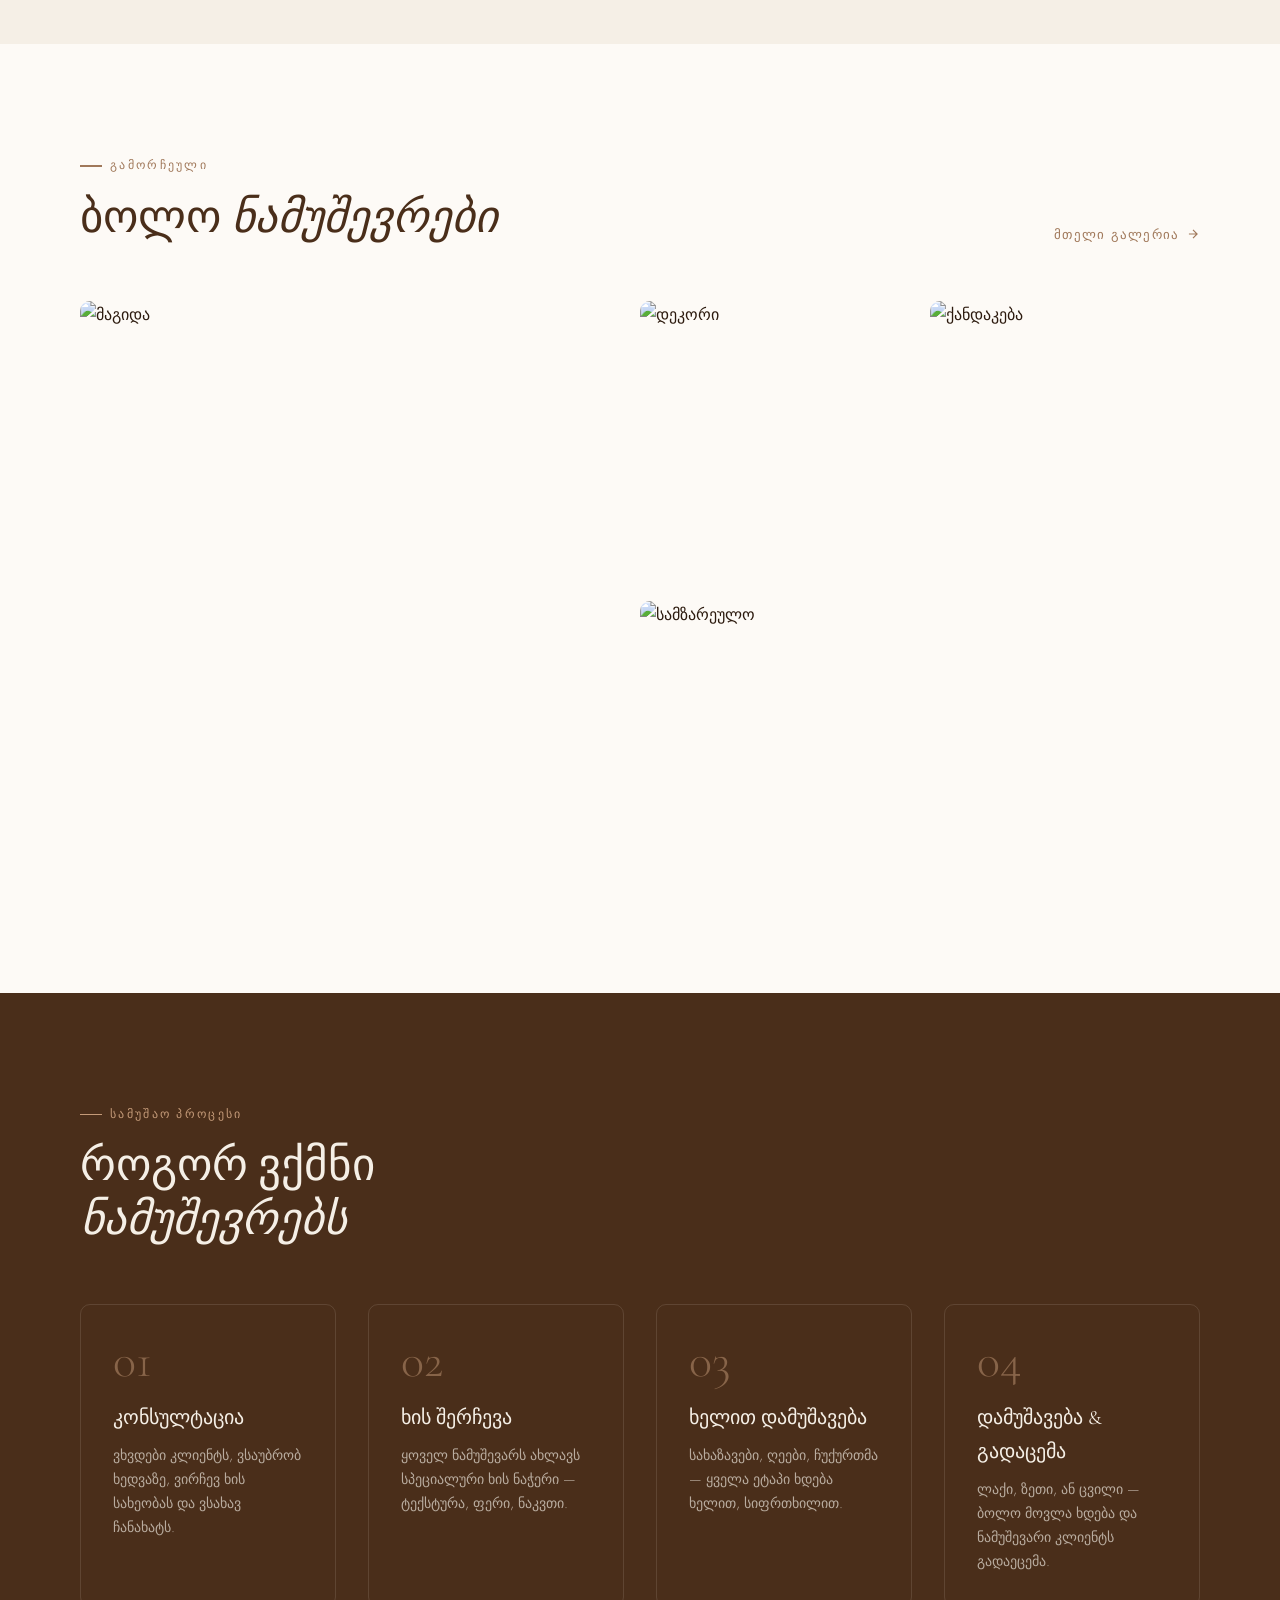
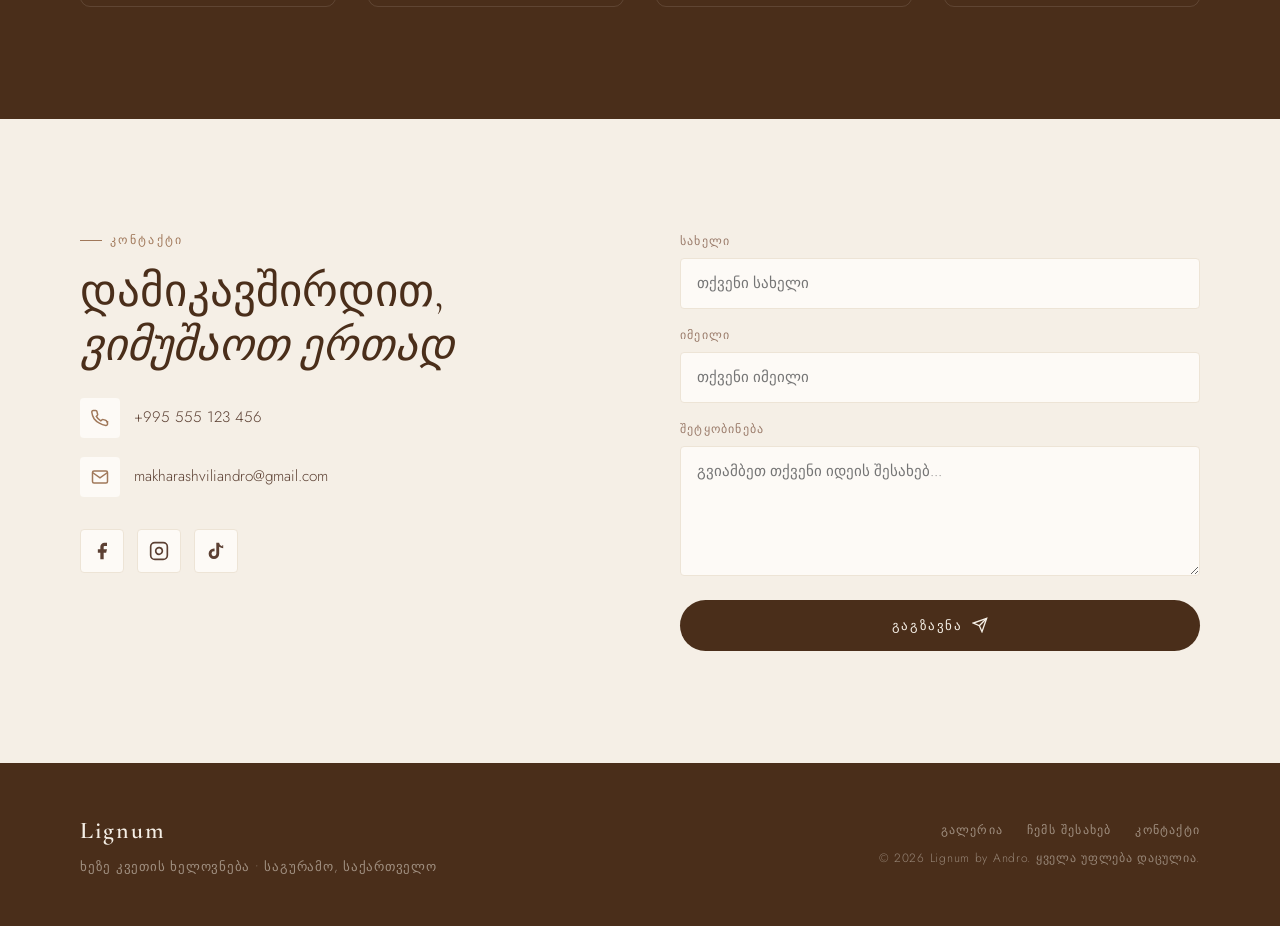
==== commit f0eb81e0: "logoebi" ====
--- a/index.html
+++ b/index.html
@@ -4,10 +4,10 @@
   <meta charset="UTF-8">
   <meta name="viewport" content="width=device-width, initial-scale=1.0">
   <meta name="description" content="Lignum — ხეზე კვეთის და Woodcraft სახელოსნო. ხელნაკეთი ავეჯი, დეკორი და ქანდაკებები.">
-  <title>Lignum — ხეზე კვეთის სახელოსნო</title>
+  <title>Lignum</title>
   <link rel="stylesheet" href="style.css">
   <!-- Favicon: ხის პიქტოგრამა -->
-  <link rel="icon" href="data:image/svg+xml,<svg xmlns='http://www.w3.org/2000/svg' viewBox='0 0 32 32'><rect width='32' height='32' rx='4' fill='%234A2E1A'/><text y='24' x='4' font-size='22'>🌲</text></svg>">
+  <link rel="icon" href="images/head-icon.png">
 </head>
 <body>
 
@@ -19,9 +19,8 @@
     <a href="index.html" class="logo">
       <div class="logo-icon">
         <!-- ხის პიქტოგრამა (SVG) -->
-        <svg viewBox="0 0 24 24" xmlns="http://www.w3.org/2000/svg">
-          <path d="M12 2L4 10h3l-3 5h5v7h6v-7h5l-3-5h3z"/>
-        </svg>
+        <img src="images/l-logo.png" alt="">
+        
       </div>
       <span class="logo-text">Lignum</span>
     </a>
@@ -332,7 +331,7 @@
   <footer>
     <div class="footer-brand">
       <span class="logo-text">Lignum</span>
-      <p class="footer-tagline">ხეზე კვეთის სახელოსნო • თბილისი, საქართველო</p>
+      <p class="footer-tagline">ხეზე კვეთის ხელოვნება • საგურამო, საქართველო</p>
     </div>
     <div class="footer-right">
       <div class="footer-links">
@@ -340,7 +339,7 @@
         <a href="#about">ჩემს შესახებ</a>
         <a href="#contact">კონტაქტი</a>
       </div>
-      <p class="footer-copyright">© 2025 Lignum. ყველა უფლება დაცულია.</p>
+      <p class="footer-copyright">© 2026 Lignum by Andro. ყველა უფლება დაცულია.</p>
     </div>
   </footer>
 
--- a/style.css
+++ b/style.css
@@ -81,9 +81,9 @@
 }
 
 .logo-icon {
-  width: 36px;
-  height: 36px;
-  background: var(--walnut);
+  width: 50px;
+  height: 50px;
+  
   border-radius: var(--radius-sm);
   display: flex;
   align-items: center;
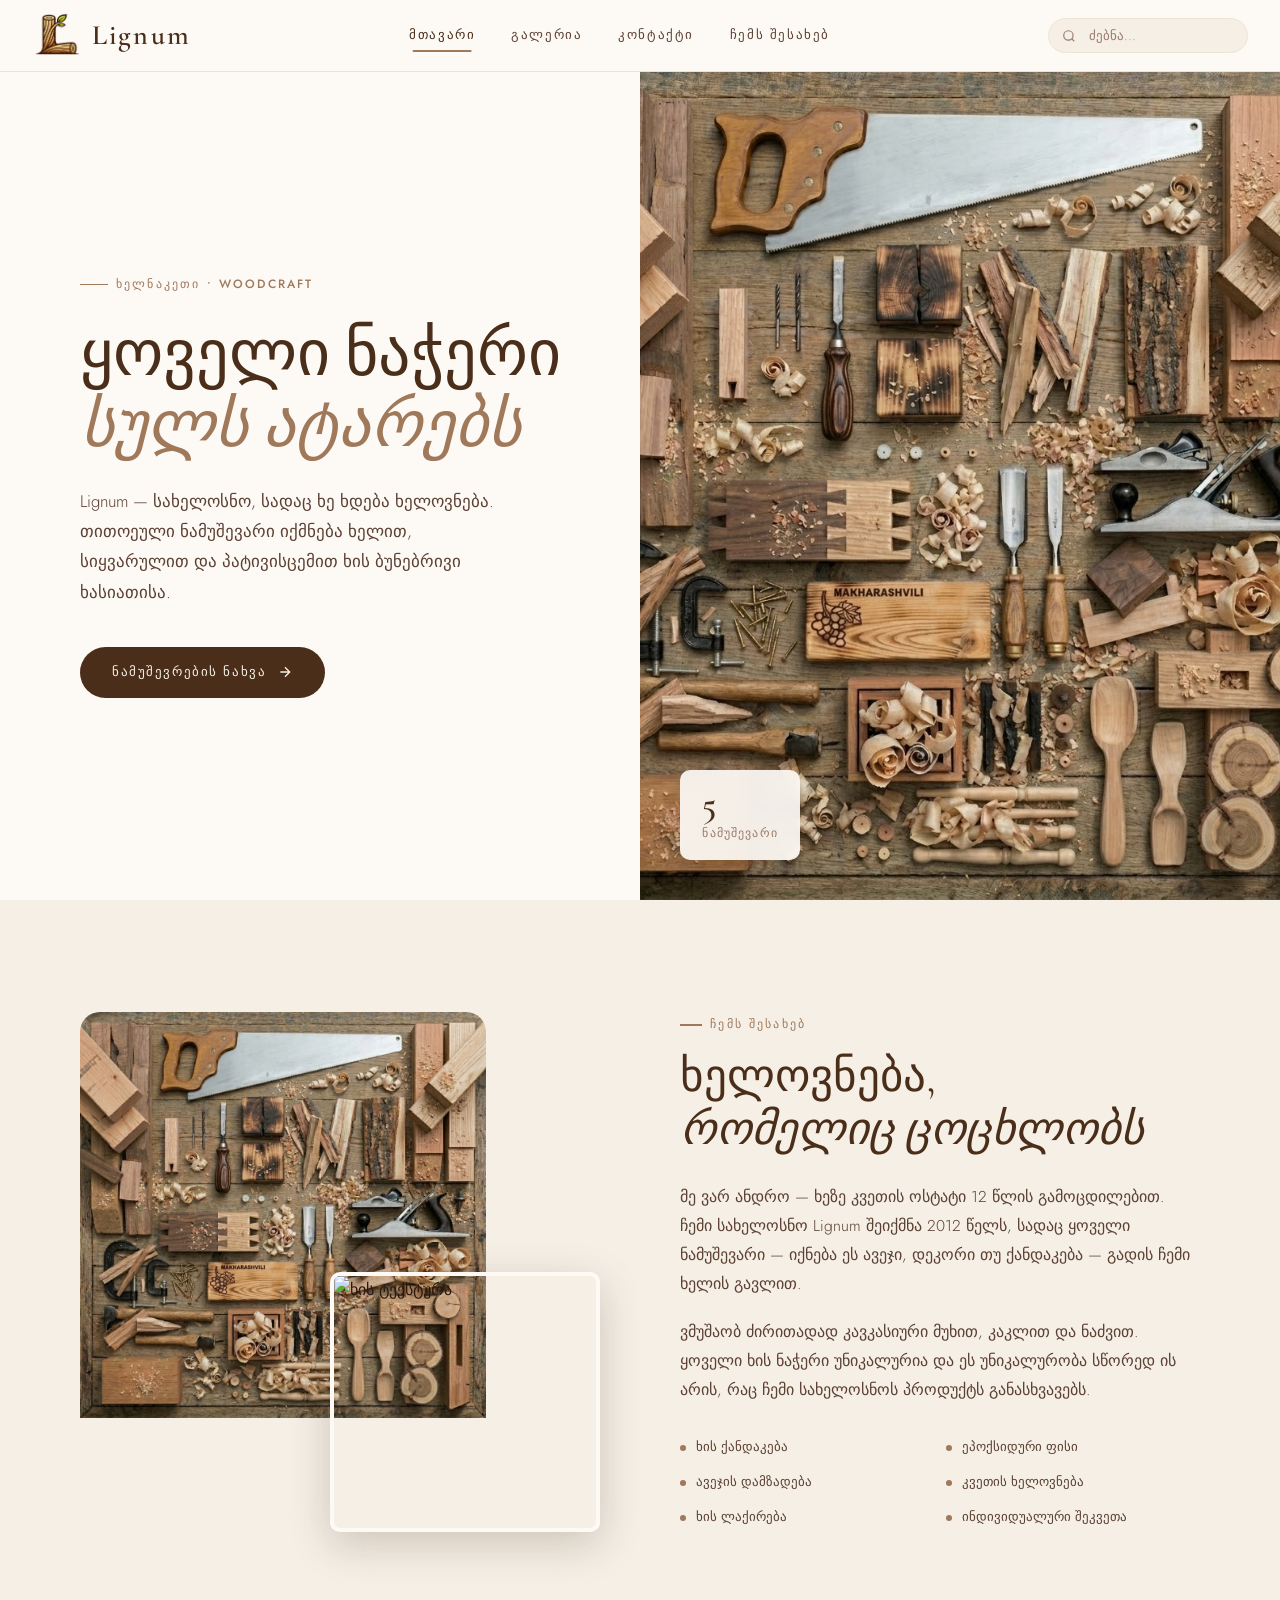
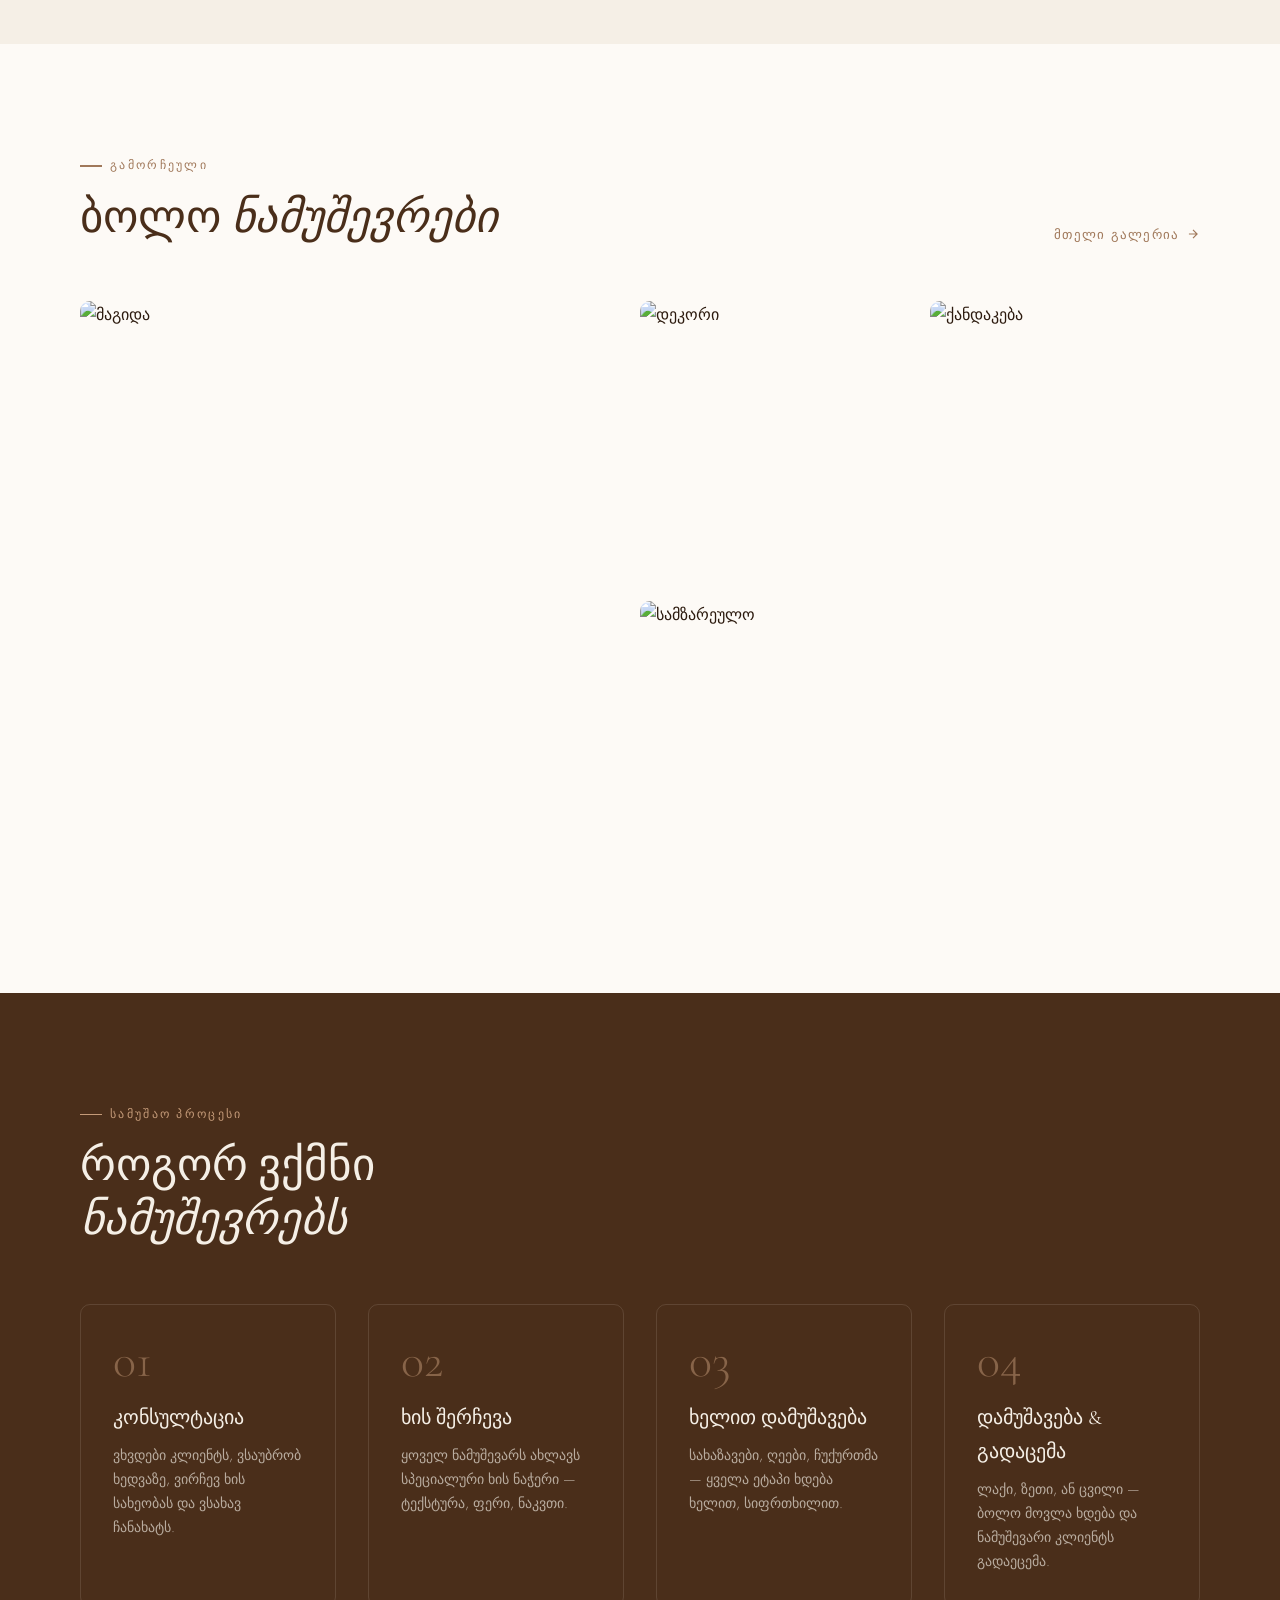
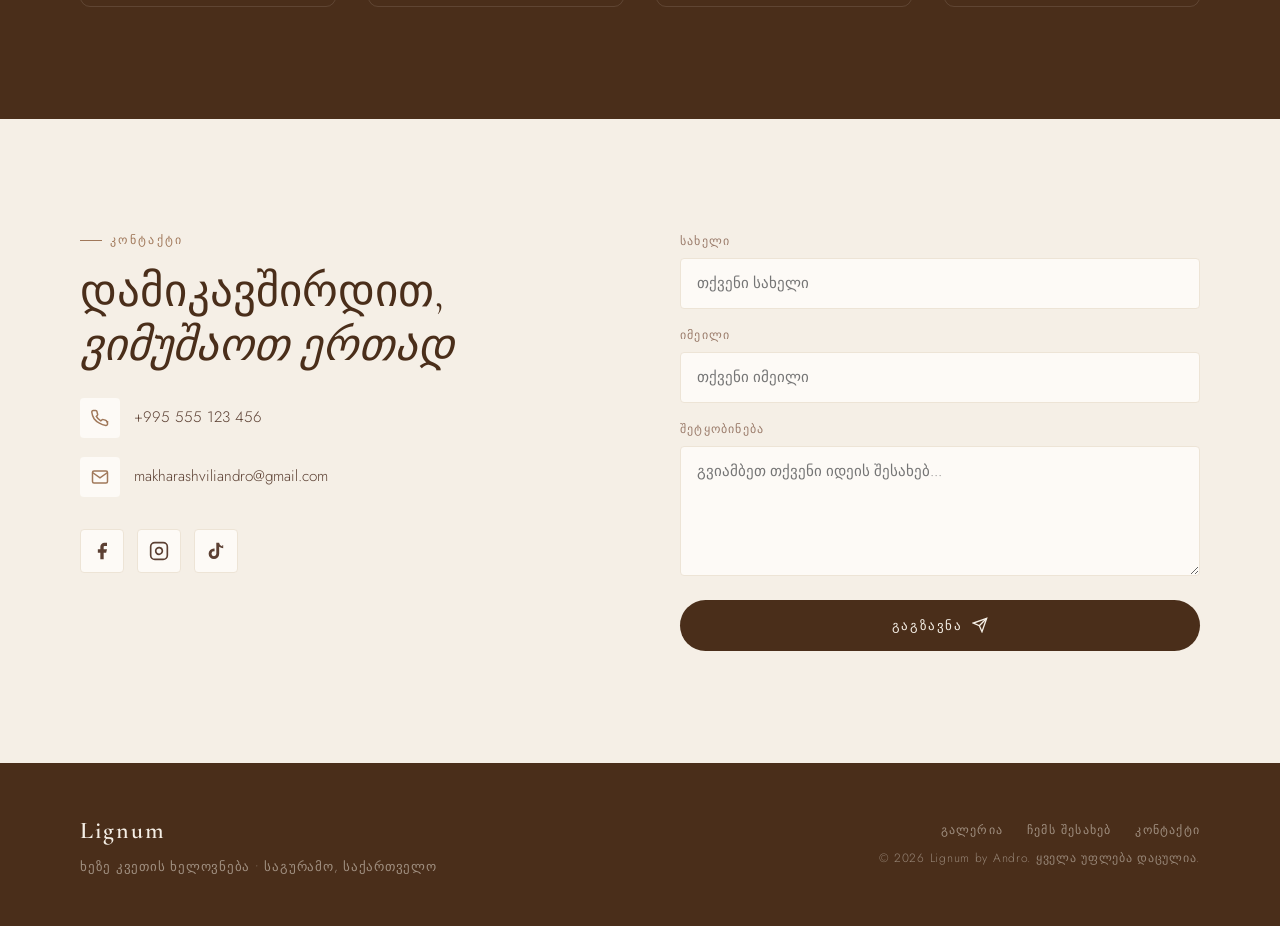
==== commit 96ff3562: "photo changes" ====
--- a/index.html
+++ b/index.html
@@ -72,12 +72,12 @@
     <!-- სურათი -->
     <div class="hero-image">
       <img
-        src="https://images.unsplash.com/photo-1504307651254-35680f356dfd?w=900&q=85"
+        src="images/main-banner.png"
         alt="ხეზე კვეთა სახელოსნოში"
         loading="eager"
       >
       <div class="hero-image-badge">
-        <div class="badge-num">150+</div>
+        <div class="badge-num">5</div>
         <div class="badge-label">ნამუშევარი</div>
       </div>
     </div>
@@ -91,7 +91,7 @@
     <div class="about-images reveal-left">
       <div class="about-img-main">
         <img
-          src="https://images.unsplash.com/photo-1571171637578-41bc2dd41cd2?w=700&q=80"
+          src="images/main-banner.png"
           alt="ოსტატი მუშაობს"
           loading="lazy"
         >
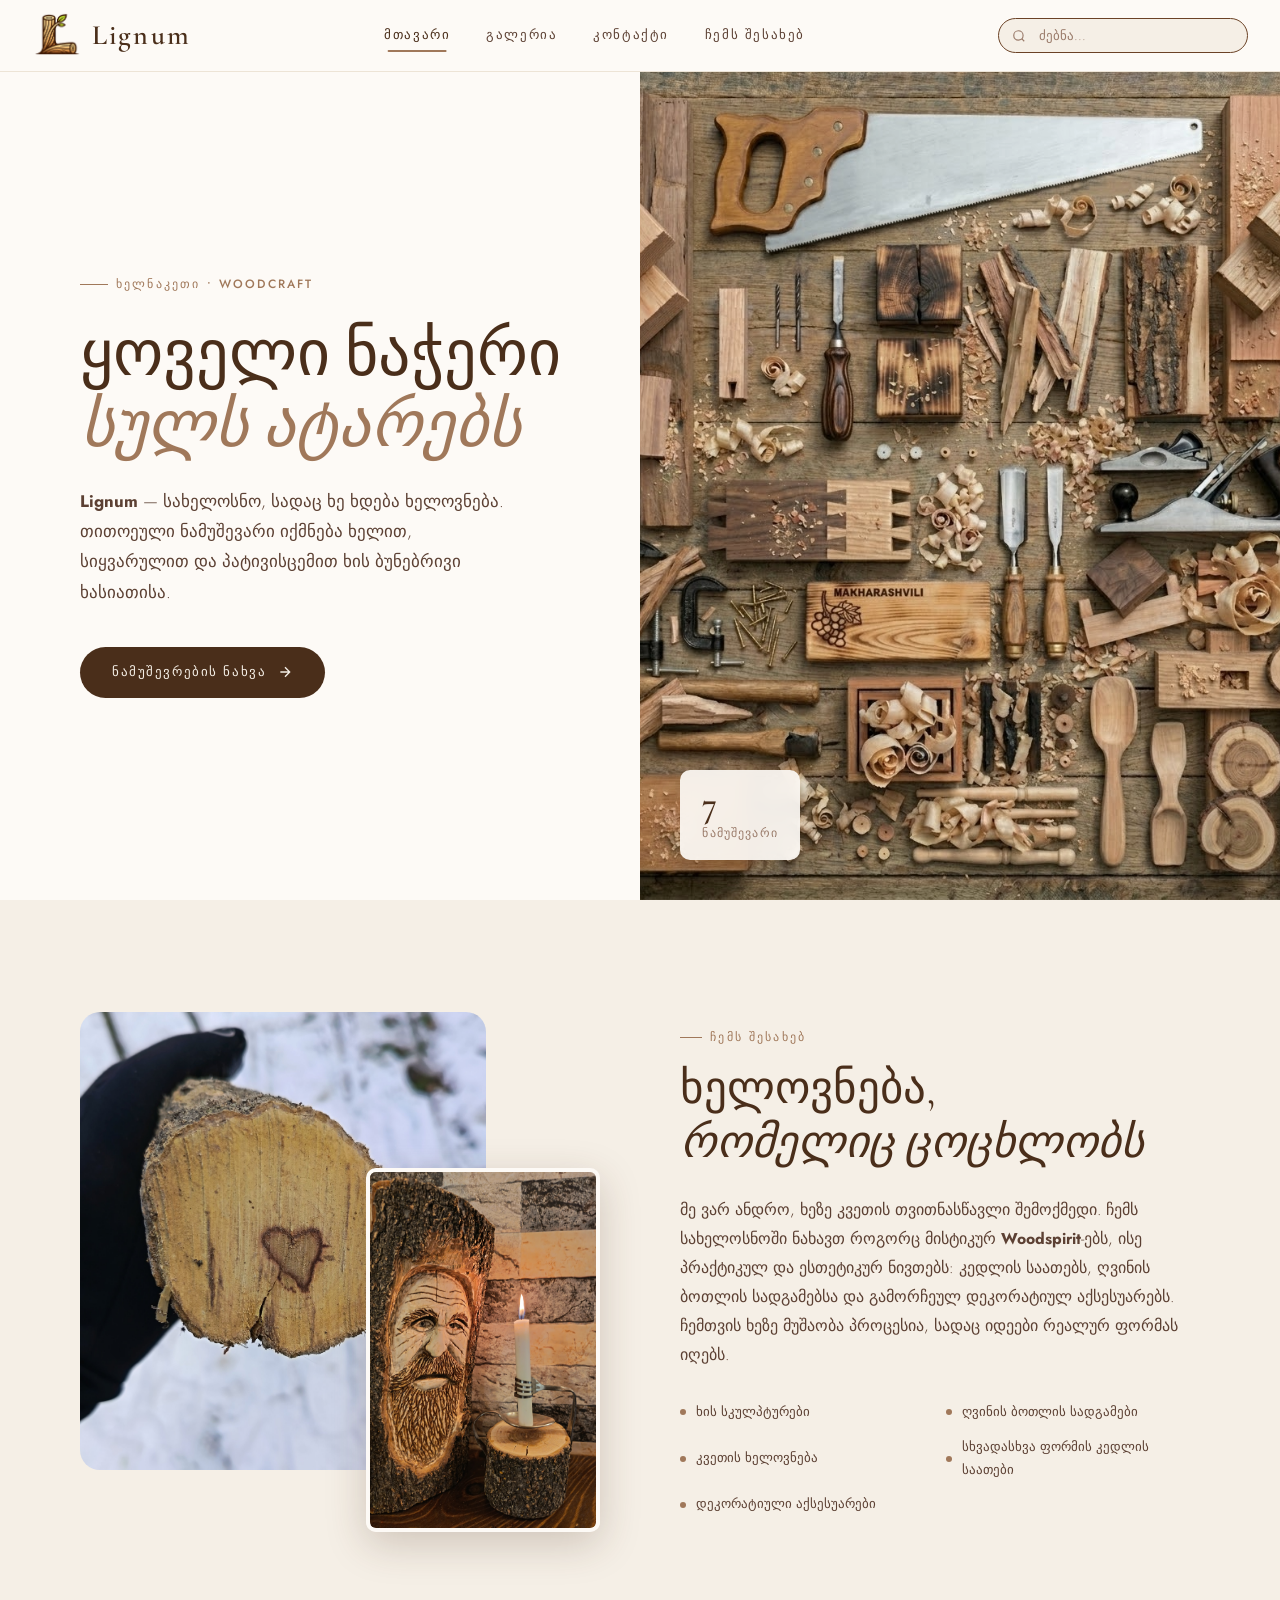
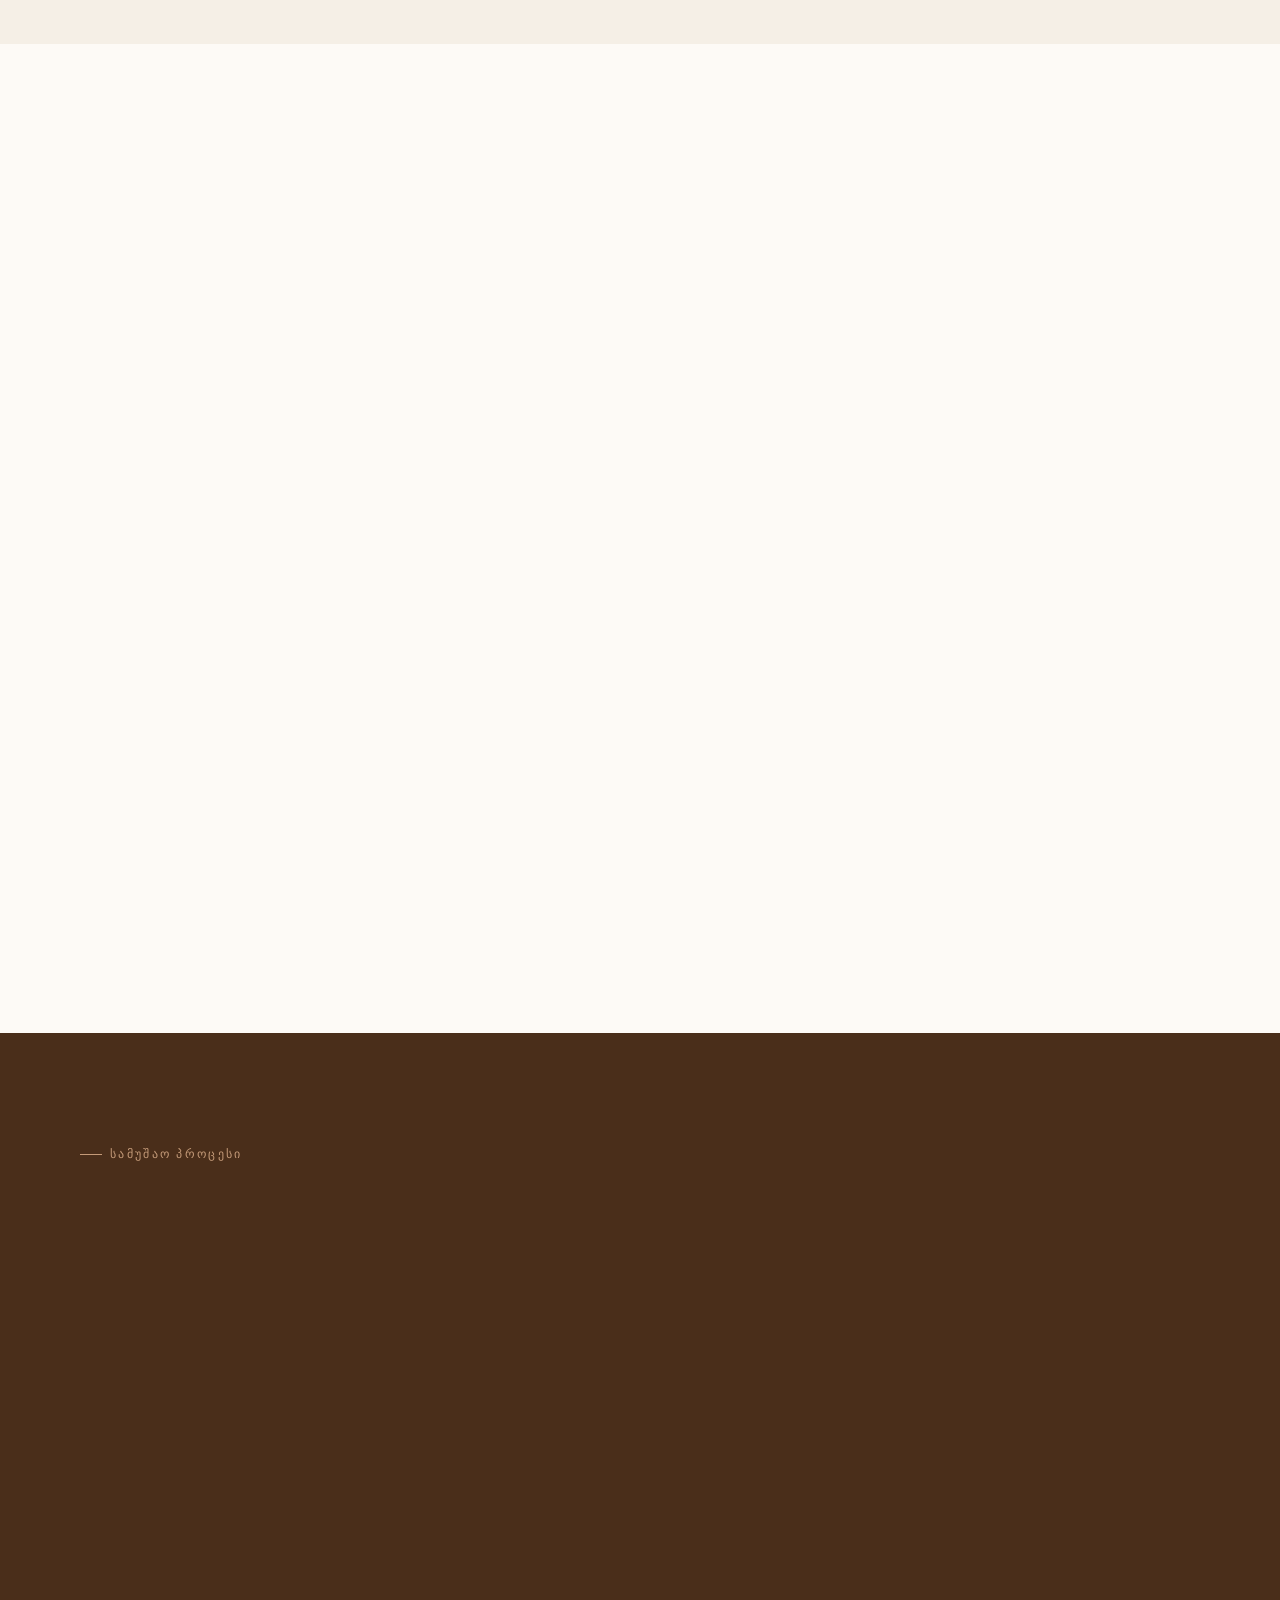
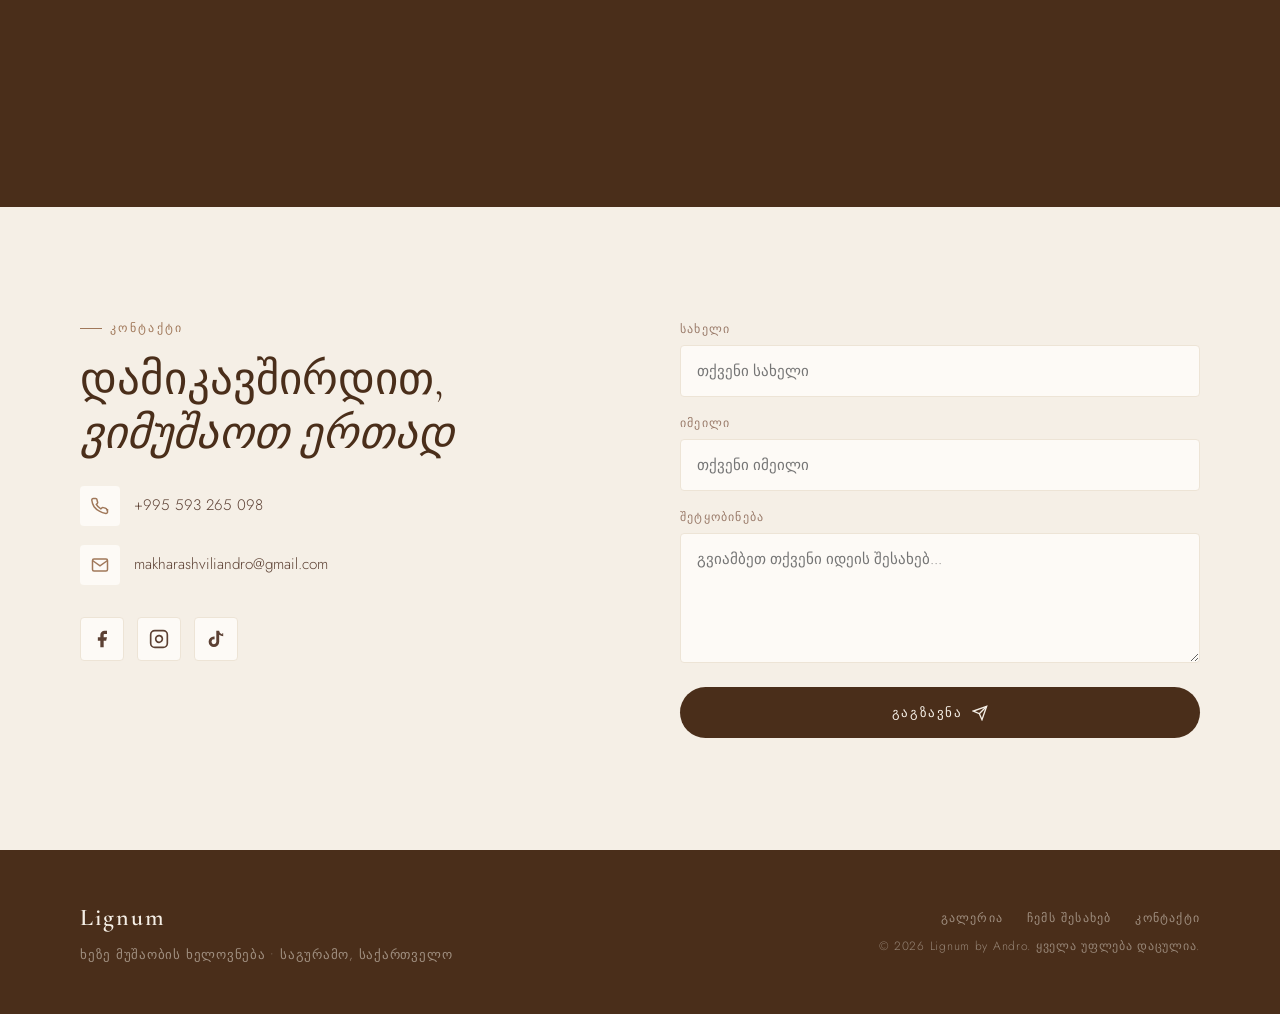
==== commit 79c50da0: "image corrections" ====
--- a/index.html
+++ b/index.html
@@ -59,7 +59,7 @@
         <em>სულს ატარებს</em>
       </h1>
       <p class="hero-desc">
-        Lignum — სახელოსნო, სადაც ხე ხდება ხელოვნება.
+        <b>Lignum</b> — სახელოსნო, სადაც ხე ხდება ხელოვნება.
         თითოეული ნამუშევარი იქმნება ხელით, სიყვარულით
         და პატივისცემით ხის ბუნებრივი ხასიათისა.
       </p>
@@ -77,7 +77,7 @@
         loading="eager"
       >
       <div class="hero-image-badge">
-        <div class="badge-num">5</div>
+        <div class="badge-num">7</div>
         <div class="badge-label">ნამუშევარი</div>
       </div>
     </div>
@@ -91,14 +91,14 @@
     <div class="about-images reveal-left">
       <div class="about-img-main">
         <img
-          src="images/main-banner.png"
+          src="images/items/tree-heart.jpg"
           alt="ოსტატი მუშაობს"
           loading="lazy"
         >
       </div>
       <div class="about-img-secondary">
         <img
-          src="https://images.unsplash.com/photo-1516997121675-4c2d1684aa3e?w=400&q=80"
+          src="images/items/ws-candle.jpg"
           alt="ხის ტექსტურა"
           loading="lazy"
         >
@@ -113,24 +113,17 @@
         <em>რომელიც ცოცხლობს</em>
       </h2>
       <p class="about-text">
-        მე ვარ ანდრო — ხეზე კვეთის ოსტატი 12 წლის გამოცდილებით.
-        ჩემი სახელოსნო Lignum შეიქმნა 2012 წელს, სადაც ყოველი
-        ნამუშევარი — იქნება ეს ავეჯი, დეკორი თუ ქანდაკება —
-        გადის ჩემი ხელის გავლით.
+        მე ვარ ანდრო, ხეზე კვეთის თვითნასწავლი შემოქმედი. ჩემს სახელოსნოში ნახავთ როგორც მისტიკურ <b>Woodspirit</b>-ებს, ისე პრაქტიკულ და ესთეტიკურ ნივთებს: კედლის საათებს, ღვინის ბოთლის სადგამებსა და გამორჩეულ დეკორატიულ აქსესუარებს. ჩემთვის ხეზე მუშაობა პროცესია, სადაც იდეები რეალურ ფორმას იღებს.
       </p>
       <p class="about-text">
-        ვმუშაობ ძირითადად კავკასიური მუხით, კაკლით და ნაძვით.
-        ყოველი ხის ნაჭერი უნიკალურია და ეს უნიკალურობა სწორედ
-        ის არის, რაც ჩემი სახელოსნოს პროდუქტს განასხვავებს.
       </p>
       <!-- უნარები -->
       <div class="skills-grid">
-        <div class="skill-item"><span class="skill-dot"></span>ხის ქანდაკება</div>
-        <div class="skill-item"><span class="skill-dot"></span>ეპოქსიდური ფისი</div>
-        <div class="skill-item"><span class="skill-dot"></span>ავეჯის დამზადება</div>
+        <div class="skill-item"><span class="skill-dot"></span>ხის სკულპტურები</div>
+        <div class="skill-item"><span class="skill-dot"></span>ღვინის ბოთლის სადგამები</div>
         <div class="skill-item"><span class="skill-dot"></span>კვეთის ხელოვნება</div>
-        <div class="skill-item"><span class="skill-dot"></span>ხის ლაქირება</div>
-        <div class="skill-item"><span class="skill-dot"></span>ინდივიდუალური შეკვეთა</div>
+        <div class="skill-item"><span class="skill-dot"></span>სხვადასხვა ფორმის კედლის საათები</div>
+        <div class="skill-item"><span class="skill-dot"></span>დეკორატიული აქსესუარები</div>
       </div>
     </div>
   </section>
@@ -142,7 +135,7 @@
     <div class="section-header reveal">
       <div>
         <span class="section-label">გამორჩეული</span>
-        <h2 class="section-title">ბოლო <em>ნამუშევრები</em></h2>
+        <h2 class="section-title">ბოლო <em>ნამუშევარი</em></h2>
       </div>
       <a href="gallery.html" class="link-arrow">
         მთელი გალერია
@@ -152,36 +145,80 @@
       </a>
     </div>
 
-    <!-- Grid -->
+    <!-- ════════════════════════════════════════════════════
+         FEATURED GRID
+         ახალი ბარათის დამატება: დააკოპირეთ ერთი .feat-card
+         ბლოკი და შეცვალეთ src, alt, სათაური და აღწერა.
+         Grid ავტომატურად გადაეწყობა — სხვა არაფერი სჭირდება.
+         ════════════════════════════════════════════════════ -->
     <div class="featured-grid reveal">
-      <div class="feat-card">
-        <img src="https://images.unsplash.com/photo-1555041469-a586c61ea9bc?w=700&q=80" alt="მაგიდა">
-        <div class="feat-overlay">
-          <h3>მუხის სასადილო მაგიდა</h3>
-          <p>ეპოქსიდური ფისით</p>
-        </div>
-      </div>
-      <div class="feat-card">
-        <img src="https://images.unsplash.com/photo-1600585154340-be6161a56a0c?w=500&q=80" alt="დეკორი">
-        <div class="feat-overlay">
-          <h3>კაკლის სასანთლე ტრიო</h3>
-          <p>სამნაწილიანი სეტი</p>
-        </div>
-      </div>
-      <div class="feat-card">
-        <img src="https://images.unsplash.com/photo-1510125594188-5922d935e5e0?w=500&q=80" alt="ქანდაკება">
-        <div class="feat-overlay">
-          <h3>ცაცხვის ქანდაკება</h3>
-          <p>ბუნებრური ფორმა</p>
-        </div>
-      </div>
-      <div class="feat-card">
-        <img src="https://images.unsplash.com/photo-1556909114-f6e7ad7d3136?w=500&q=80" alt="სამზარეულო">
-        <div class="feat-overlay">
-          <h3>სამზარეულოს კომპლექტი</h3>
-          <p>მუხის მასივი</p>
-        </div>
-      </div>
+
+      <!-- 1. პირველი ბარათი — ყოველთვის დიდი (2 რიგი) -->
+      <div class="feat-card">
+        <img src="images/items/front-faces.jpg" alt="ხის სკულპტურა — წინა სახეები">
+        <div class="feat-overlay">
+          <h3>წინა სახეები</h3>          
+        </div>
+      </div>
+
+      <!-- 2 -->
+      <div class="feat-card">
+        <img src="images/items/back-faces.jpg" alt="ხის სკულპტურა — უკანა სახეები">
+        <div class="feat-overlay">
+          <h3>უკანა სახეები</h3>         
+        </div>
+      </div>
+
+      <!-- 3 -->
+      <div class="feat-card">
+        <img src="images/items/daumushavebeli.jpg" alt="დაუმუშავებელი ნამუშევარი">
+        <div class="feat-overlay">
+          <h3>დაუმუშავებელი</h3>
+        </div>
+      </div>
+
+      <!-- 4 -->
+      <div class="feat-card">
+        <img src="images/items/envy.jpg" alt="შური — სახეების სერია">
+        <div class="feat-overlay">
+          <h3>შური</h3>
+        </div>
+      </div>
+
+      <!-- 5 -->
+      <div class="feat-card">
+        <img src="images/items/happy.jpg" alt="ბედნიერება — სახეების სერია">
+        <div class="feat-overlay">
+          <h3>ქედმაღლობა</h3>
+        </div>
+      </div>
+
+      <!-- 6 -->
+      <div class="feat-card">
+        <img src="images/items/sad.jpg" alt="სევდა — სახეების სერია">
+        <div class="feat-overlay">
+          <h3>სევდა</h3>
+        </div>
+      </div>
+
+      <!-- 7 -->
+      <div class="feat-card">
+        <img src="images/items/angry.jpg" alt="სიბრაზე — სახეების სერია">
+        <div class="feat-overlay">
+          <h3>სიბრაზე</h3>
+        </div>
+      </div>
+
+      <!-- ➕ ახალი ბარათის დასამატებლად დააკოპირეთ ეს:
+      <div class="feat-card">
+        <img src="images/items/YOUR-IMAGE.jpg" alt="აღწერა">
+        <div class="feat-overlay">
+          <h3>სათაური</h3>
+          <p>მოკლე აღწერა</p>
+        </div>
+      </div>
+      -->
+
     </div>
   </section>
 
@@ -197,23 +234,23 @@
     <div class="process-grid">
       <div class="process-step reveal" style="transition-delay: 0.05s">
         <div class="step-num">01</div>
-        <h3 class="step-title">კონსულტაცია</h3>
-        <p class="step-desc">ვხვდები კლიენტს, ვსაუბრობ ხედვაზე, ვირჩევ ხის სახეობას და ვსახავ ჩანახატს.</p>
+        <h3 class="step-title">მასალის შერჩევა და იდეა</h3>
+        <p class="step-desc">ვირჩევ ხეს და მისი ბუნებრივი ფორმის მიხედვით ვგეგმავ მომავალ ნამუშევარს — იქნება ეს მისტიკური სახე თუ პრაქტიკული ნივთი.</p>
       </div>
       <div class="process-step reveal" style="transition-delay: 0.1s">
         <div class="step-num">02</div>
-        <h3 class="step-title">ხის შერჩევა</h3>
-        <p class="step-desc">ყოველ ნამუშევარს ახლავს სპეციალური ხის ნაჭერი — ტექსტურა, ფერი, ნაკვთი.</p>
+        <h3 class="step-title">ხელით კვეთა</h3>
+        <p class="step-desc">სპეციალური ხელსაწყოებით ხისგან გამომაქვს ძირითადი ფორმები. ეს ის ეტაპია, სადაც ნამუშევარი თავის ხასიათს იძენს.</p>
       </div>
       <div class="process-step reveal" style="transition-delay: 0.15s">
         <div class="step-num">03</div>
-        <h3 class="step-title">ხელით დამუშავება</h3>
-        <p class="step-desc">სახაზავები, ღეები, ჩუქურთმა — ყველა ეტაპი ხდება ხელით, სიფრთხილით.</p>
+        <h3 class="step-title">დეტალიზაცია</h3>
+        <p class="step-desc">ვიწყებ ფაქიზ მუშაობას: ზედაპირის დამუშავებას, წვრილმანი დეტალების გამოკვეთას და ფორმების სრულყოფას.</p>
       </div>
       <div class="process-step reveal" style="transition-delay: 0.2s">
         <div class="step-num">04</div>
-        <h3 class="step-title">დამუშავება & გადაცემა</h3>
-        <p class="step-desc">ლაქი, ზეთი, ან ცვილი — ბოლო მოვლა ხდება და ნამუშევარი კლიენტს გადაეცემა.</p>
+        <h3 class="step-title">საბოლოო დამუშავება</h3>
+        <p class="step-desc">ნამუშევარს ვფარავ დამცავი საშუალებებით, რაც ხაზს უსვამს ხის ფაქტურას და უზრუნველყოფს ნივთის გამძლეობას.</p>
       </div>
     </div>
   </section>
@@ -233,7 +270,7 @@
             <path d="M22 16.92v3a2 2 0 0 1-2.18 2 19.79 19.79 0 0 1-8.63-3.07A19.5 19.5 0 0 1 4.15 13a19.79 19.79 0 0 1-3.07-8.67A2 2 0 0 1 3.06 2h3a2 2 0 0 1 2 1.72c.127.96.361 1.903.7 2.81a2 2 0 0 1-.45 2.11L7.09 9.91a16 16 0 0 0 6 6l1.27-1.27a2 2 0 0 1 2.11-.45c.907.339 1.85.573 2.81.7A2 2 0 0 1 21 16.92z"/>
           </svg>
         </div>
-        <span>+995 555 123 456</span>
+        <span>+995 593 265 098</span>
       </div>
 
       <div class="contact-detail reveal">
@@ -249,13 +286,13 @@
       <!-- სოციალური ქსელები -->
       <div class="socials reveal">
         <!-- Facebook -->
-        <a href="#" class="social-btn" aria-label="Facebook">
+        <a href="https://www.facebook.com/andro.maxarashvili.3" class="social-btn" aria-label="Facebook">
           <svg viewBox="0 0 24 24" fill="currentColor">
             <path d="M18 2h-3a5 5 0 0 0-5 5v3H7v4h3v8h4v-8h3l1-4h-4V7a1 1 0 0 1 1-1h3z"/>
           </svg>
         </a>
         <!-- Instagram -->
-        <a href="#" class="social-btn" aria-label="Instagram">
+        <a href="https://www.instagram.com/andro.makharashvili/" class="social-btn" aria-label="Instagram">
           <svg viewBox="0 0 24 24" fill="none" stroke="currentColor" stroke-width="2">
             <rect x="2" y="2" width="20" height="20" rx="5" ry="5"/>
             <path d="M16 11.37A4 4 0 1 1 12.63 8 4 4 0 0 1 16 11.37z"/>
@@ -331,7 +368,7 @@
   <footer>
     <div class="footer-brand">
       <span class="logo-text">Lignum</span>
-      <p class="footer-tagline">ხეზე კვეთის ხელოვნება • საგურამო, საქართველო</p>
+      <p class="footer-tagline">ხეზე მუშაობის ხელოვნება • საგურამო, საქართველო</p>
     </div>
     <div class="footer-right">
       <div class="footer-links">
--- a/style.css
+++ b/style.css
@@ -151,10 +151,10 @@
   font-size: 0.82rem;
   font-weight: 300;
   background: var(--cream);
-  border: 1.5px solid var(--cream-dark);
+  border: 1.5px solid var(--walnut-mid);
   border-radius: 50px;
   padding: 0.45rem 1rem 0.45rem 2.5rem;
-  width: 200px;
+  width: 250px;
   color: var(--text-dark);
   transition: border-color var(--transition), box-shadow var(--transition), width var(--transition);
   outline: none;
@@ -332,16 +332,26 @@
   border-radius: var(--radius-lg);
   overflow: hidden;
 }
+.about-img-main img {
+  width: 100%;
+  height: 100%;
+  object-fit: cover;
+}
 
 .about-img-secondary {
   position: absolute;
   bottom: 0; right: 0;
-  width: 52%;
-  height: 50%;
+  width: 45%;
+  height: 70%;
   border-radius: var(--radius-md);
   overflow: hidden;
   border: 4px solid var(--warm-white);
   box-shadow: 0 12px 40px var(--shadow-md);
+}
+.about-img-secondary img {
+  width: 100%;
+  height: 100%;
+  object-fit: cover;
 }
 
 .section-label {
@@ -438,19 +448,42 @@
 .link-arrow:hover { gap: 0.7rem; color: var(--walnut); }
 .link-arrow svg { width: 14px; height: 14px; }
 
+/*
+  FEATURED GRID — ავტომატური განლაგება
+  ------------------------------------------------
+  პრინციპი:
+  • პირველი ბარათი (.feat-card:first-child) ყოველთვის
+    დიდია — 2 სვეტი × 2 რიგი
+  • დანარჩენი ბარათები ეწყობა 3-სვეტიან ბადეში, 1 ან 2
+    რიგზე — ბარათების რაოდენობის მიხედვით
+  • ახალი ბარათის დამატება: უბრალოდ დაამატეთ ახალი
+    .feat-card div — grid ავტომატურად გადაეწყობა
+  ------------------------------------------------
+*/
 .featured-grid {
   display: grid;
-  grid-template-columns: 2fr 1fr 1fr;
-  grid-template-rows: 280px 280px;
+  grid-template-columns: 2fr 1fr 1fr 1fr;   /* პირველი სვეტი ორჯერ განიერი */
+  grid-auto-rows: 300px;                 /* ყველა რიგი 300px */
   gap: 1.2rem;
 }
 
-.feat-card { border-radius: var(--radius-md); overflow: hidden; position: relative; cursor: pointer; }
-.feat-card:first-child { grid-row: 1 / 3; }
+/* პირველი ბარათი — დიდი, 2 რიგს მოიცავს */
+.feat-card:first-child {
+  grid-row: 1 / span 2;   /* ყოველთვის 2 რიგი, რაც არ უნდა ემატებოდეს */
+}
+
+.feat-card {
+  border-radius: var(--radius-md);
+  overflow: hidden;
+  position: relative;
+  cursor: pointer;
+  background: var(--cream-dark); /* placeholder ფერი სანამ სურათი ჩაიტვირთება */
+}
 
 .feat-card img {
   width: 100%;
   height: 100%;
+  object-fit: cover;
   transition: transform 0.5s ease;
 }
 
@@ -483,6 +516,7 @@
   color: rgba(255,255,255,0.75);
   margin-top: 0.3rem;
 }
+
 
 /* ============================================
    PROCESS SECTION (index.html)
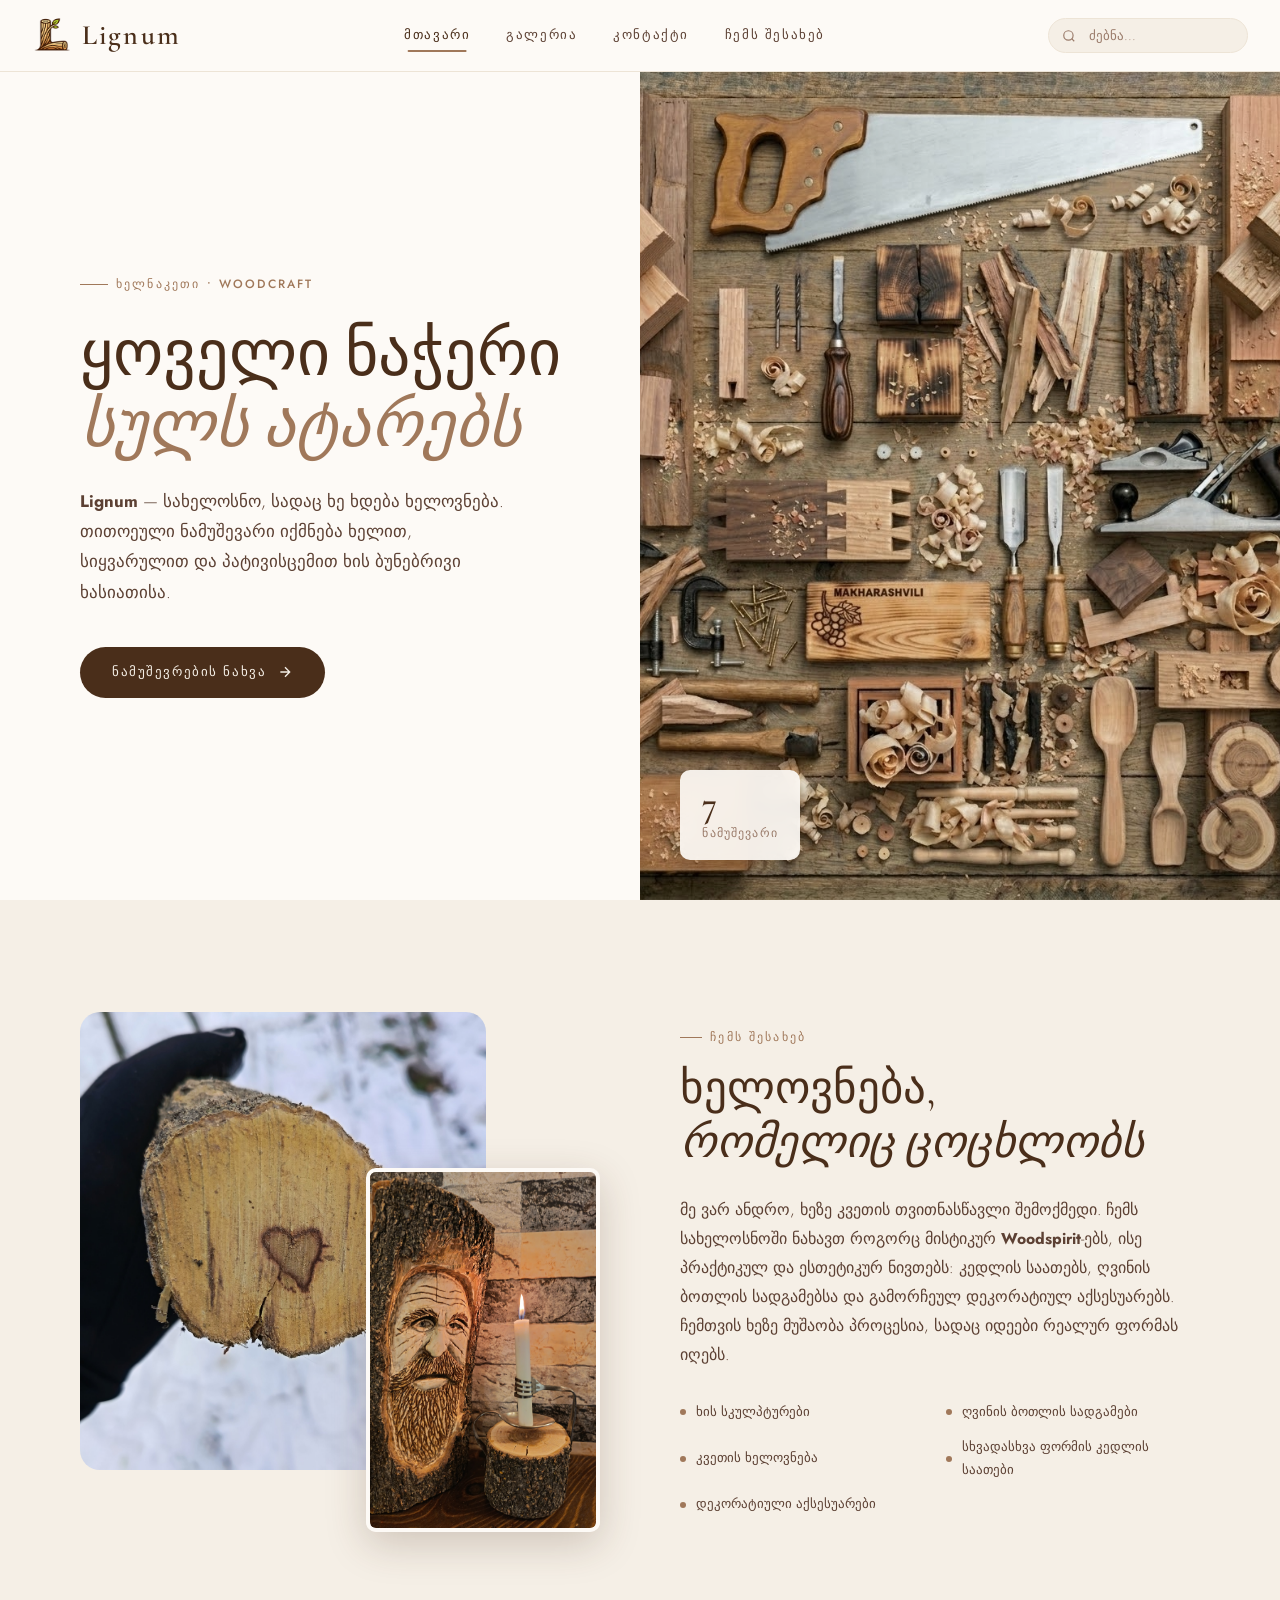
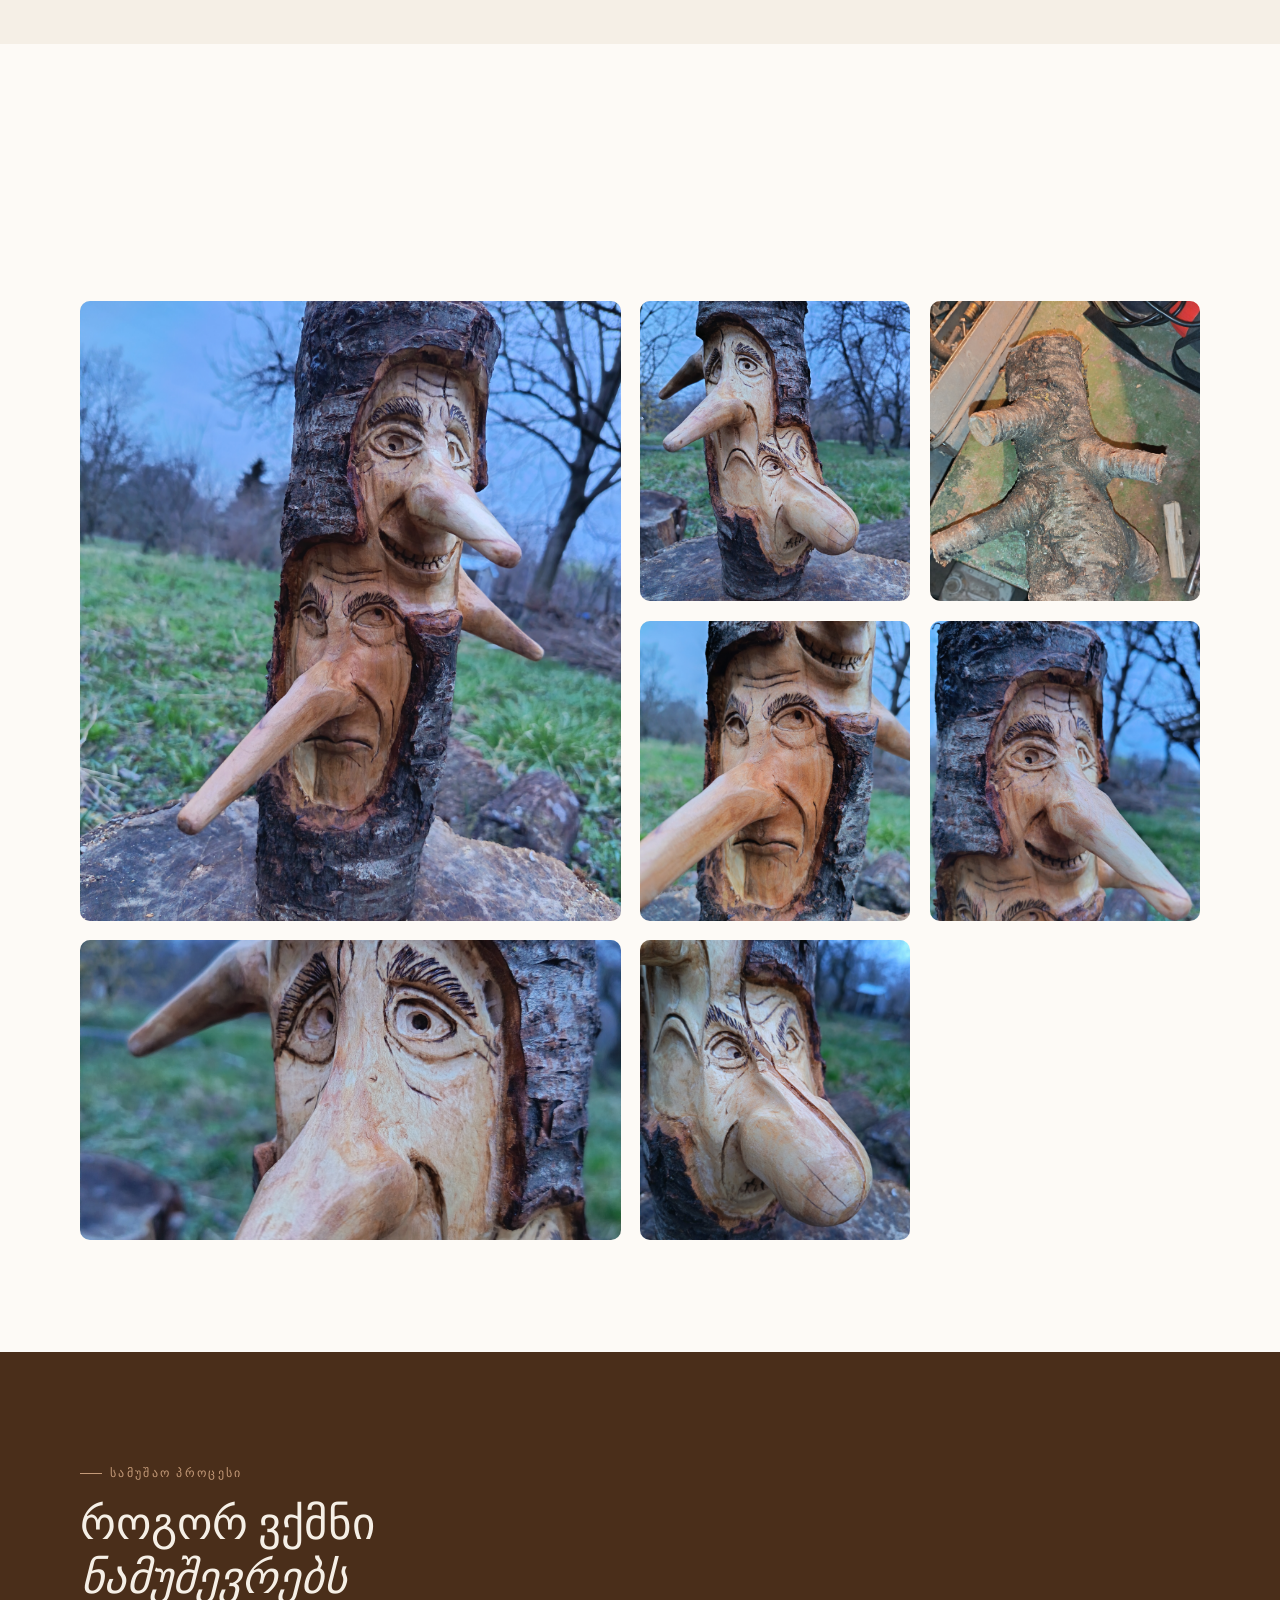
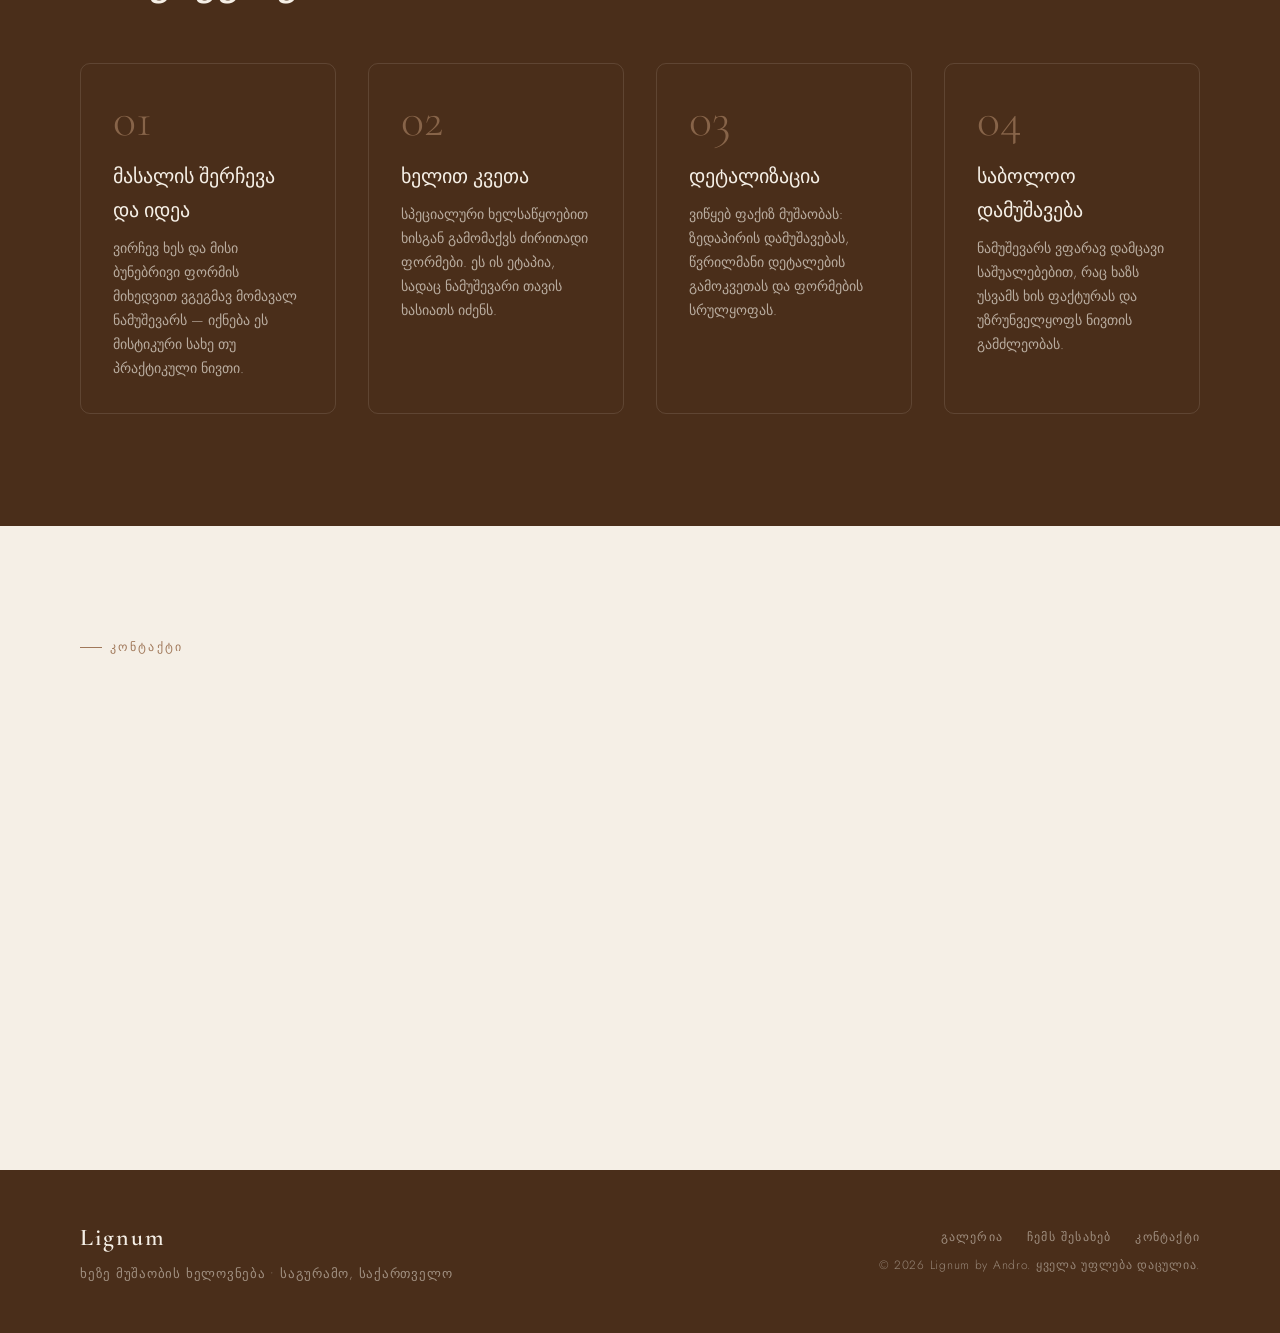
==== commit 99a91c84: "cards" ====
--- a/index.html
+++ b/index.html
@@ -3,10 +3,9 @@
 <head>
   <meta charset="UTF-8">
   <meta name="viewport" content="width=device-width, initial-scale=1.0">
-  <meta name="description" content="Lignum — ხეზე კვეთის და Woodcraft სახელოსნო. ხელნაკეთი ავეჯი, დეკორი და ქანდაკებები.">
+  <meta name="description" content="Lignum — ხეზე კვეთის და Woodcraft სახელოსნო. ხელნაკეთი ხის ნამუშევრები, რომლებიც ბუნების სილამაზეს და ადამიანის შემოქმედებითობას აერთიანებს.">
   <title>Lignum</title>
   <link rel="stylesheet" href="style.css">
-  <!-- Favicon: ხის პიქტოგრამა -->
   <link rel="icon" href="images/head-icon.png">
 </head>
 <body>
--- a/style.css
+++ b/style.css
@@ -81,10 +81,8 @@
 }
 
 .logo-icon {
-  width: 50px;
-  height: 50px;
-  
-  border-radius: var(--radius-sm);
+  width: 40px;
+  height: 40px;
   display: flex;
   align-items: center;
   justify-content: center;
@@ -151,10 +149,10 @@
   font-size: 0.82rem;
   font-weight: 300;
   background: var(--cream);
-  border: 1.5px solid var(--walnut-mid);
+  border: 1.5px solid var(--cream-dark);
   border-radius: 50px;
   padding: 0.45rem 1rem 0.45rem 2.5rem;
-  width: 250px;
+  width: 200px;
   color: var(--text-dark);
   transition: border-color var(--transition), box-shadow var(--transition), width var(--transition);
   outline: none;
@@ -333,9 +331,9 @@
   overflow: hidden;
 }
 .about-img-main img {
-  width: 100%;
-  height: 100%;
-  object-fit: cover;
+    width: 100%;
+    height: 100%;
+    object-fit: cover;
 }
 
 .about-img-secondary {
@@ -349,9 +347,9 @@
   box-shadow: 0 12px 40px var(--shadow-md);
 }
 .about-img-secondary img {
-  width: 100%;
-  height: 100%;
-  object-fit: cover;
+    width: 100%;
+    height: 100%;
+    object-fit: cover;
 }
 
 .section-label {
@@ -462,7 +460,7 @@
 */
 .featured-grid {
   display: grid;
-  grid-template-columns: 2fr 1fr 1fr 1fr;   /* პირველი სვეტი ორჯერ განიერი */
+  grid-template-columns: 2fr 1fr 1fr;   /* პირველი სვეტი ორჯერ განიერი */
   grid-auto-rows: 300px;                 /* ყველა რიგი 300px */
   gap: 1.2rem;
 }
@@ -516,7 +514,6 @@
   color: rgba(255,255,255,0.75);
   margin-top: 0.3rem;
 }
-
 
 /* ============================================
    PROCESS SECTION (index.html)
@@ -844,7 +841,6 @@
 .work-hover {
   position: absolute;
   inset: 0;
-  background: linear-gradient(to top, rgba(42,22,10,0.82) 0%, rgba(42,22,10,0.2) 60%, transparent 100%);
   display: flex;
   flex-direction: column;
   justify-content: flex-end;
@@ -856,26 +852,29 @@
 .work-card:hover .work-hover { opacity: 1; }
 
 .work-hover-tag {
-  font-size: 0.7rem;
+  display: none;
+  /* font-size: 0.7rem;
   letter-spacing: 0.14em;
   text-transform: uppercase;
   color: var(--oak-light);
-  margin-bottom: 0.3rem;
+  margin-bottom: 0.3rem; */
 }
 
 .work-hover-title {
-  font-family: var(--font-display);
+  display: none;
+  /* font-family: var(--font-display);
   font-size: 1.3rem;
   color: #fff;
   font-weight: 400;
-  line-height: 1.2;
+  line-height: 1.2; */
 }
 
 .work-hover-desc {
-  font-size: 0.8rem;
+  display: none;
+  /* font-size: 0.8rem;
   color: rgba(255,255,255,0.72);
   margin-top: 0.4rem;
-  line-height: 1.5;
+  line-height: 1.5; */
 }
 
 .work-card-body {
@@ -981,6 +980,137 @@
 .footer-links a:hover { color: var(--cream); }
 
 /* ============================================
+   ZOOM POPUP — ბარათზე კლიკისას სურათის გადიდება
+   ============================================ */
+
+/* მსუბუქი ნახევრად-გამჭვირვალე ფონი */
+.lightbox {
+  position: fixed;
+  inset: 0;
+  z-index: 999;
+  background: rgba(28, 16, 8, 0.55);
+  backdrop-filter: blur(4px);
+  -webkit-backdrop-filter: blur(4px);
+  display: flex;
+  align-items: center;
+  justify-content: center;
+  padding: 2rem;
+  opacity: 0;
+  pointer-events: none;
+  transition: opacity 0.25s ease;
+}
+
+.lightbox.open {
+  opacity: 1;
+  pointer-events: all;
+}
+
+/* popup კონტეინერი — არა სრული ეკრანი, კომფორტული ზომა */
+.lightbox-inner {
+  position: relative;
+  width: min(680px, 90vw);       /* მაქს. 680px */
+  background: var(--warm-white);
+  border-radius: var(--radius-lg);
+  overflow: hidden;
+  box-shadow: 0 24px 64px rgba(28, 16, 8, 0.45);
+  transform: scale(0.88) translateY(20px);
+  transition: transform 0.3s cubic-bezier(0.34, 1.3, 0.64, 1);
+}
+
+.lightbox.open .lightbox-inner {
+  transform: scale(1) translateY(0);
+}
+
+/* სურათი popup-ში */
+.lightbox-img {
+  width: 100%;
+  max-height: 68vh;
+  object-fit: contain;
+  display: block;
+  background: var(--cream-dark);
+}
+
+/* სათაური და აღწერა popup-ის ქვეშ */
+.lightbox-info {
+  padding: 1rem 1.4rem 1.3rem;
+  border-top: 1px solid var(--cream-dark);
+}
+
+.lightbox-title {
+  font-family: var(--font-display);
+  font-size: 1.25rem;
+  font-weight: 400;
+  color: var(--walnut);
+}
+
+.lightbox-desc {
+  font-size: 0.82rem;
+  color: var(--text-light);
+  margin-top: 0.2rem;
+  line-height: 1.5;
+}
+
+/* X — დახურვის ღილაკი */
+.lightbox-close {
+  position: absolute;
+  top: 0.7rem;
+  right: 0.7rem;
+  width: 34px;
+  height: 34px;
+  border-radius: 50%;
+  background: rgba(253,250,246,0.9);
+  border: none;
+  cursor: pointer;
+  display: flex;
+  align-items: center;
+  justify-content: center;
+  color: var(--walnut);
+  transition: background var(--transition), transform var(--transition);
+  box-shadow: 0 2px 8px rgba(0,0,0,0.15);
+  z-index: 2;
+}
+
+.lightbox-close:hover {
+  background: var(--cream-dark);
+  transform: rotate(90deg) scale(1.1);
+}
+
+.lightbox-close svg { width: 16px; height: 16px; }
+
+/* ← → ნავიგაციის ღილაკები — popup-ის ორ მხარეს */
+.lightbox-prev,
+.lightbox-next {
+  position: absolute;
+  top: 50%;
+  transform: translateY(-50%);
+  width: 40px;
+  height: 40px;
+  border-radius: 50%;
+  background: rgba(253,250,246,0.88);
+  border: none;
+  cursor: pointer;
+  display: flex;
+  align-items: center;
+  justify-content: center;
+  color: var(--walnut);
+  transition: background var(--transition), transform var(--transition);
+  box-shadow: 0 2px 10px rgba(0,0,0,0.2);
+  z-index: 2;
+}
+
+.lightbox-prev { left: 0.7rem; }
+.lightbox-next { right: 0.7rem; }
+
+.lightbox-prev:hover { background: var(--cream); transform: translateY(-50%) scale(1.08); }
+.lightbox-next:hover { background: var(--cream); transform: translateY(-50%) scale(1.08); }
+
+.lightbox-prev svg,
+.lightbox-next svg { width: 18px; height: 18px; }
+
+/* კლიკური ბარათი */
+.work-card { cursor: pointer; }
+
+/* ============================================
    SCROLL ANIMATIONS
    ============================================ */
 .reveal {
@@ -1026,8 +1156,14 @@
   .about { padding: 5rem 2.5rem; gap: 3rem; }
   .about-images { height: 360px; }
   .featured { padding: 5rem 2.5rem; }
-  .featured-grid { grid-template-columns: 1fr 1fr; }
-  .featured-grid .feat-card:first-child { grid-column: 1 / -1; grid-row: auto; height: 280px; }
+  .featured-grid {
+    grid-template-columns: 1fr 1fr;
+    grid-auto-rows: 240px;
+  }
+  .featured-grid .feat-card:first-child {
+    grid-column: 1 / -1;
+    grid-row: span 1;
+  }
   .process { padding: 5rem 2.5rem; }
   .process-grid { grid-template-columns: 1fr 1fr; }
   .contact { padding: 5rem 2.5rem; gap: 3rem; }
@@ -1048,3 +1184,111 @@
   .gallery-section { padding: 2.5rem 1.5rem; }
   footer { padding: 2rem 1.5rem; }
 }
+
+/* ============================================
+   LIGHTBOX / ZOOM POPUP
+   ============================================ */
+.lightbox {
+  position: fixed;
+  inset: 0;
+  z-index: 999;
+  background: rgba(28, 16, 8, 0.55);
+  backdrop-filter: blur(4px);
+  -webkit-backdrop-filter: blur(4px);
+  display: flex;
+  align-items: center;
+  justify-content: center;
+  padding: 2rem;
+  opacity: 0;
+  pointer-events: none;
+  transition: opacity 0.25s ease;
+}
+.lightbox.open {
+  opacity: 1;
+  pointer-events: all;
+}
+.lightbox-inner {
+  position: relative;
+  width: min(680px, 90vw);
+  background: var(--warm-white);
+  border-radius: var(--radius-lg);
+  overflow: hidden;
+  box-shadow: 0 24px 64px rgba(28, 16, 8, 0.45);
+  transform: scale(0.88) translateY(20px);
+  transition: transform 0.3s cubic-bezier(0.34, 1.3, 0.64, 1);
+}
+.lightbox.open .lightbox-inner {
+  transform: scale(1) translateY(0);
+}
+.lightbox-img {
+  width: 100%;
+  max-height: 68vh;
+  object-fit: contain;
+  display: block;
+  background: var(--cream-dark);
+}
+.lightbox-info {
+  padding: 1rem 1.4rem 1.3rem;
+  border-top: 1px solid var(--cream-dark);
+}
+.lightbox-title {
+  font-family: var(--font-display);
+  font-size: 1.25rem;
+  font-weight: 400;
+  color: var(--walnut);
+}
+.lightbox-desc {
+  font-size: 0.82rem;
+  color: var(--text-light);
+  margin-top: 0.2rem;
+  line-height: 1.5;
+}
+.lightbox-close {
+  position: absolute;
+  top: 0.7rem;
+  right: 0.7rem;
+  width: 34px;
+  height: 34px;
+  border-radius: 50%;
+  background: rgba(253,250,246,0.9);
+  border: none;
+  cursor: pointer;
+  display: flex;
+  align-items: center;
+  justify-content: center;
+  color: var(--walnut);
+  transition: background var(--transition), transform var(--transition);
+  box-shadow: 0 2px 8px rgba(0,0,0,0.15);
+  z-index: 2;
+}
+.lightbox-close:hover {
+  background: var(--cream-dark);
+  transform: rotate(90deg) scale(1.1);
+}
+.lightbox-close svg { width: 16px; height: 16px; }
+.lightbox-prev,
+.lightbox-next {
+  position: absolute;
+  top: 38%;
+  transform: translateY(-50%);
+  width: 40px;
+  height: 40px;
+  border-radius: 50%;
+  background: rgba(253,250,246,0.88);
+  border: none;
+  cursor: pointer;
+  display: flex;
+  align-items: center;
+  justify-content: center;
+  color: var(--walnut);
+  transition: background var(--transition), transform var(--transition);
+  box-shadow: 0 2px 10px rgba(0,0,0,0.2);
+  z-index: 2;
+}
+.lightbox-prev { left: 0.7rem; }
+.lightbox-next { right: 0.7rem; }
+.lightbox-prev:hover { background: var(--cream); transform: translateY(-50%) scale(1.08); }
+.lightbox-next:hover { background: var(--cream); transform: translateY(-50%) scale(1.08); }
+.lightbox-prev svg,
+.lightbox-next svg { width: 18px; height: 18px; }
+.work-card { cursor: pointer; }
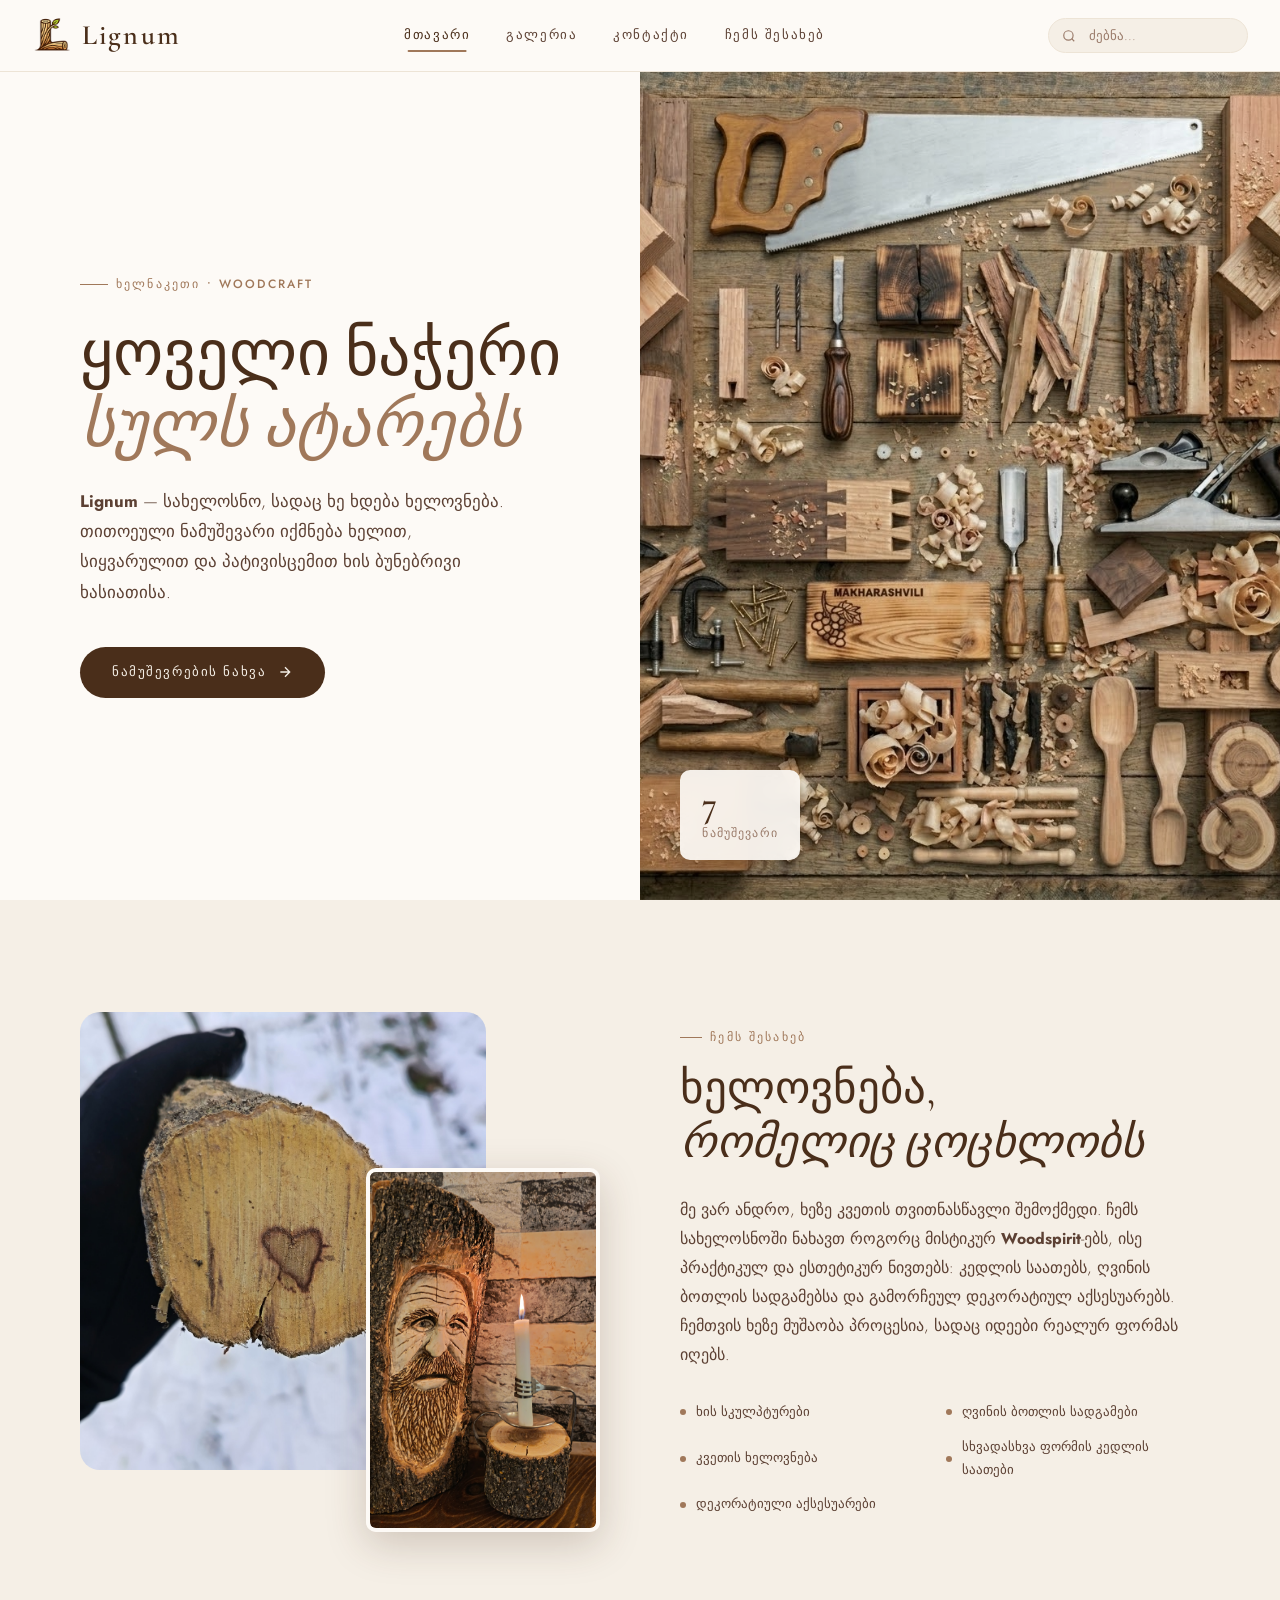
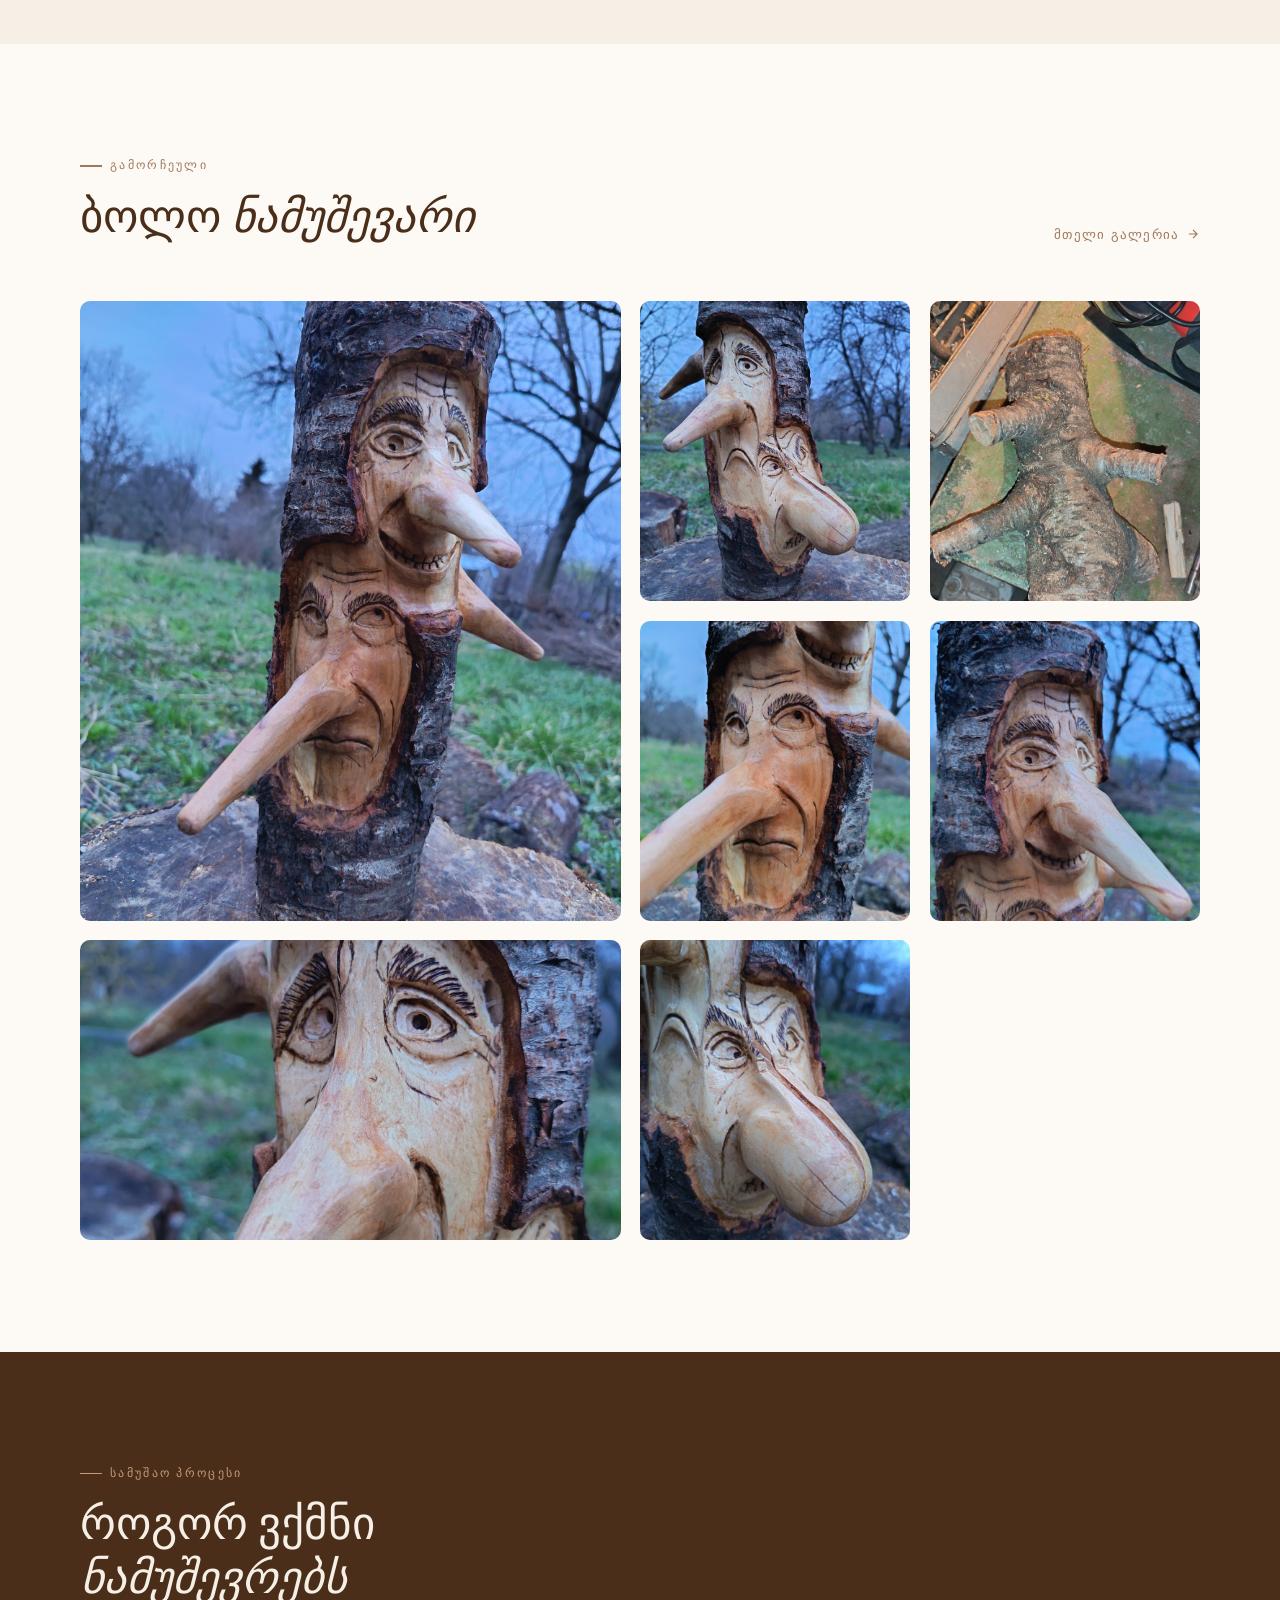
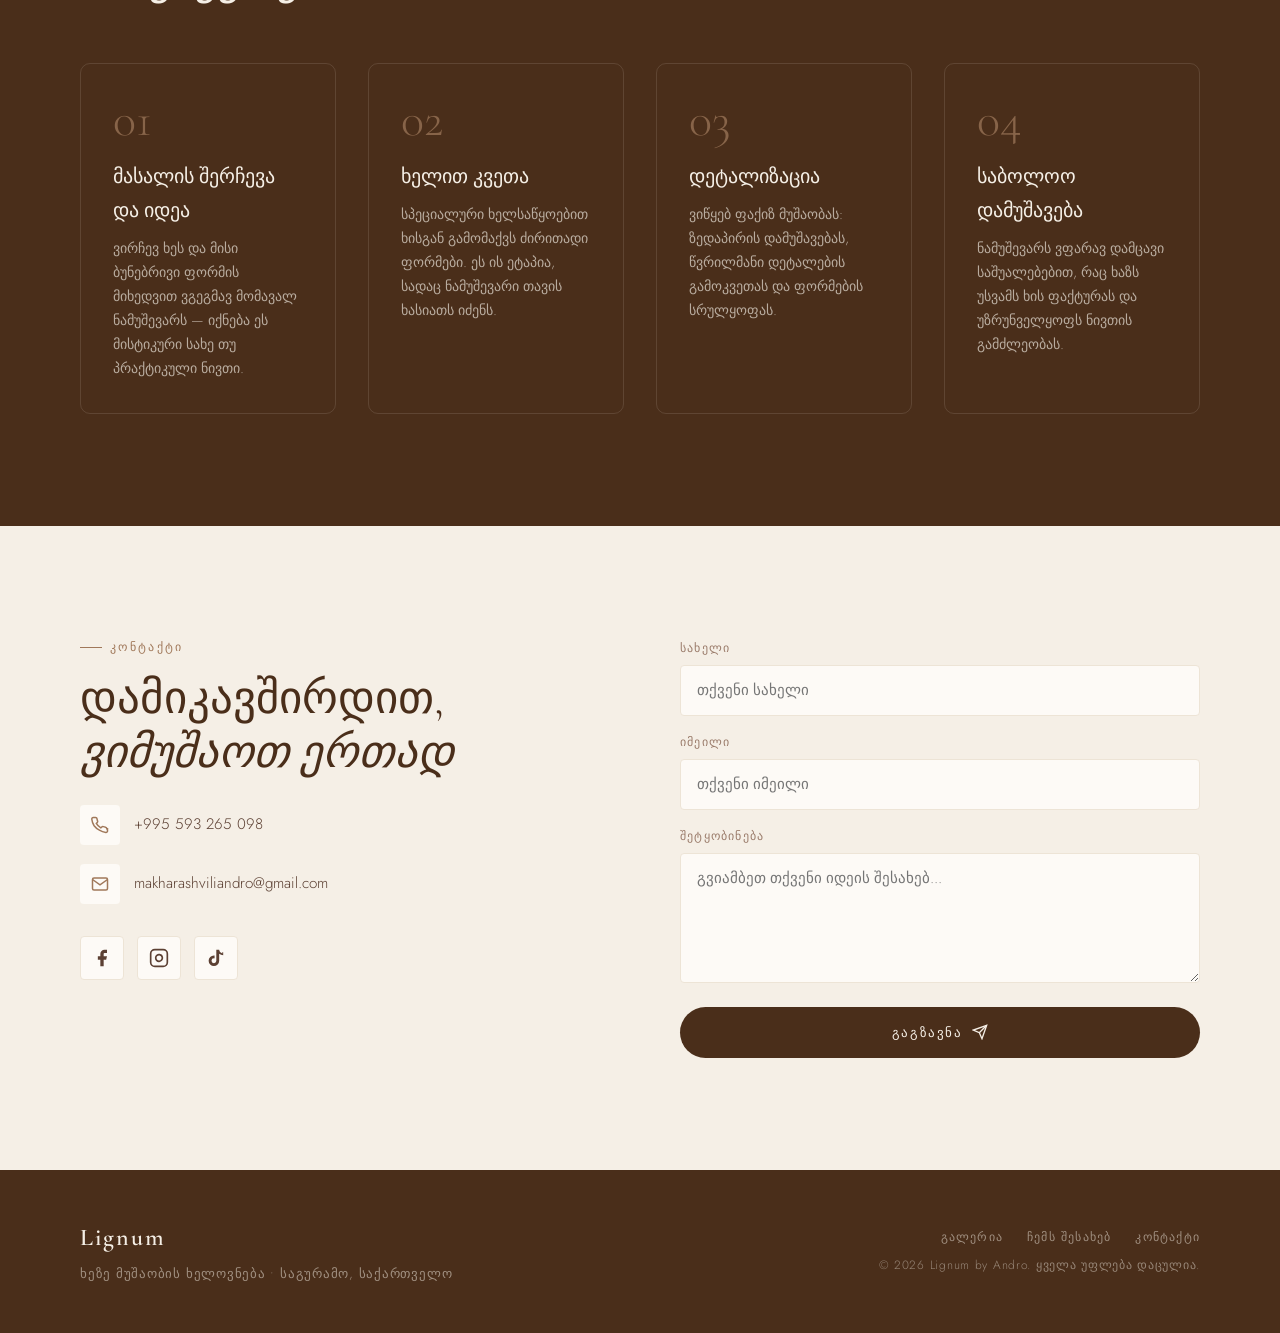
==== commit 482e4f5e: "reset" ====
--- a/style.css
+++ b/style.css
@@ -1173,6 +1173,21 @@
 }
 
 @media (max-width: 768px) {
+  /* Header — საძიებო ველი არ გადიოდეს */
+.search-input {
+  width: 120px;
+  font-size: 0.75rem;
+  padding: 0.4rem 0.75rem 0.4rem 2.2rem;
+}
+.search-input:focus { width: 135px; }
+
+/* Section header — "მთელი გალერეა" */
+.section-header {
+  flex-direction: column;
+  align-items: flex-start;
+  gap: 0.5rem;
+}
+.link-arrow { font-size: 0.75rem; }
   header { padding: 0 1.25rem; gap: 0.75rem; }
   nav { display: none; }
   .search-input { width: 150px; }
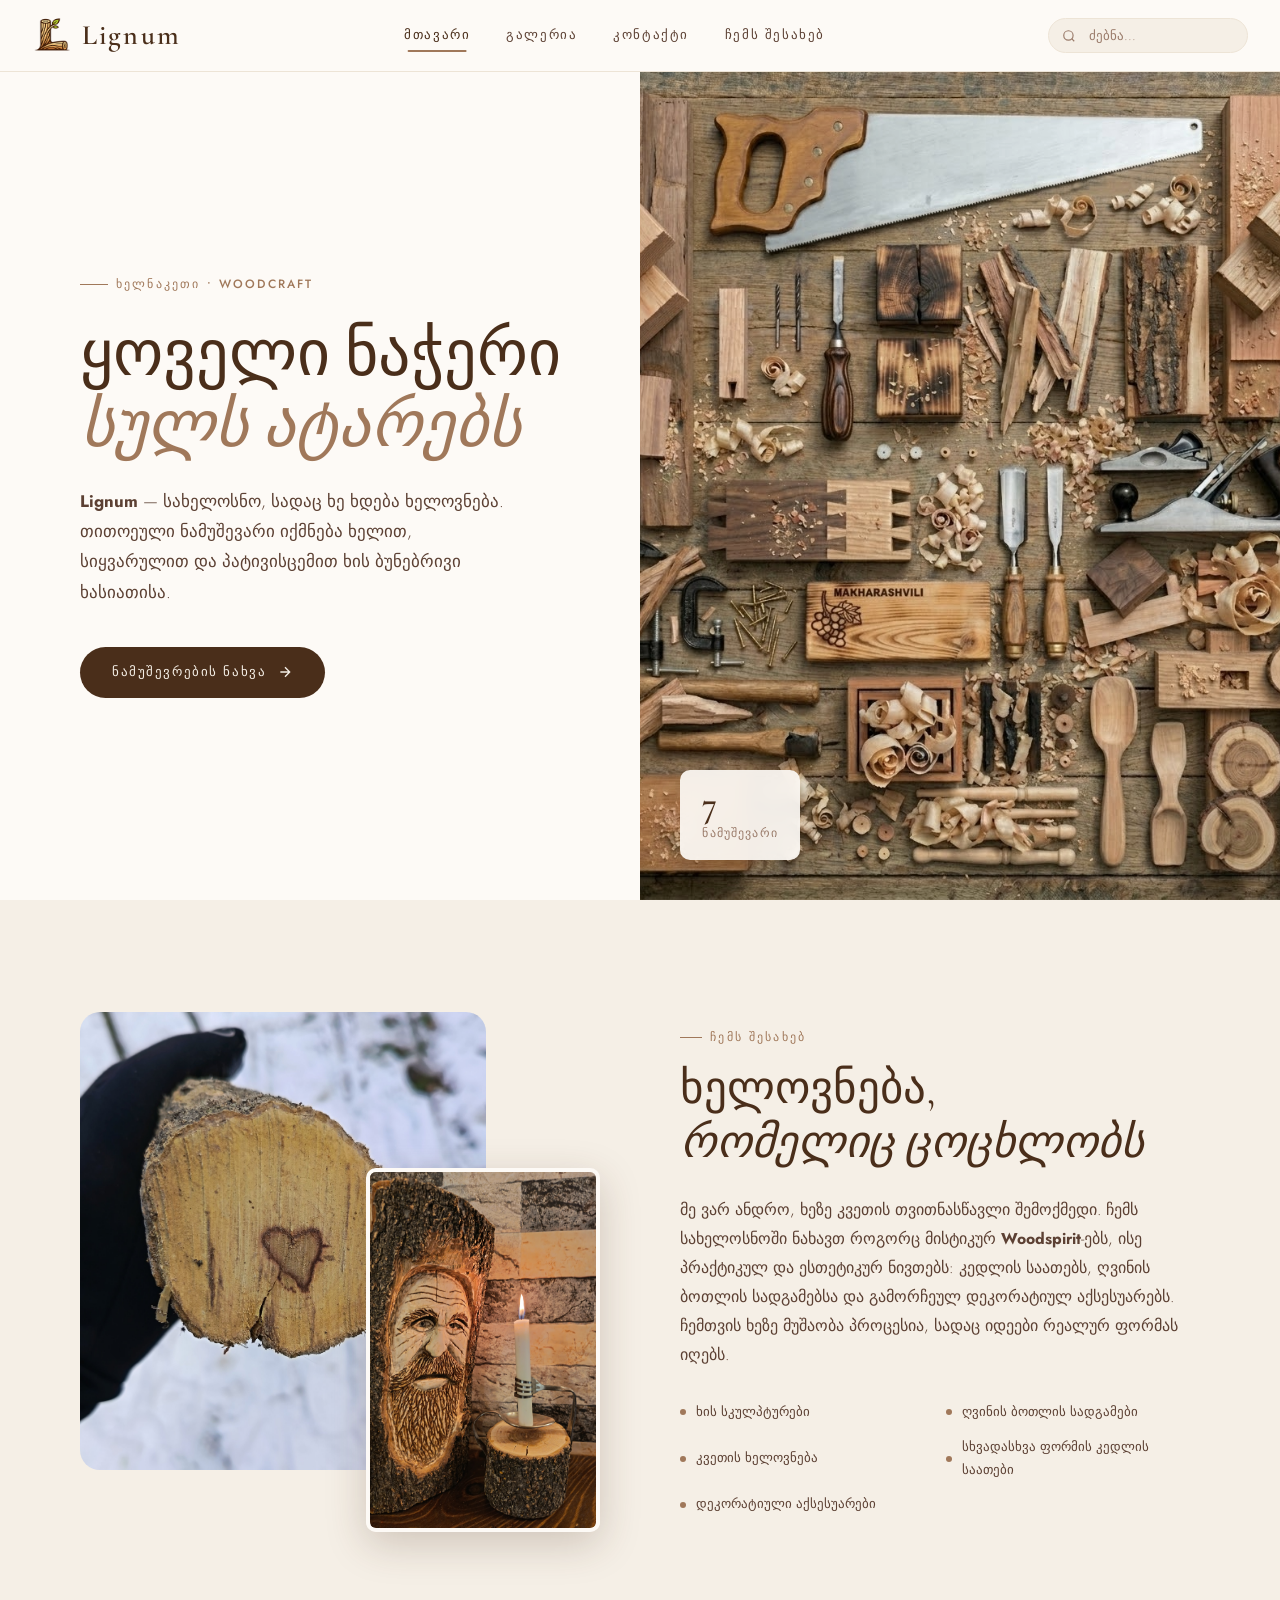
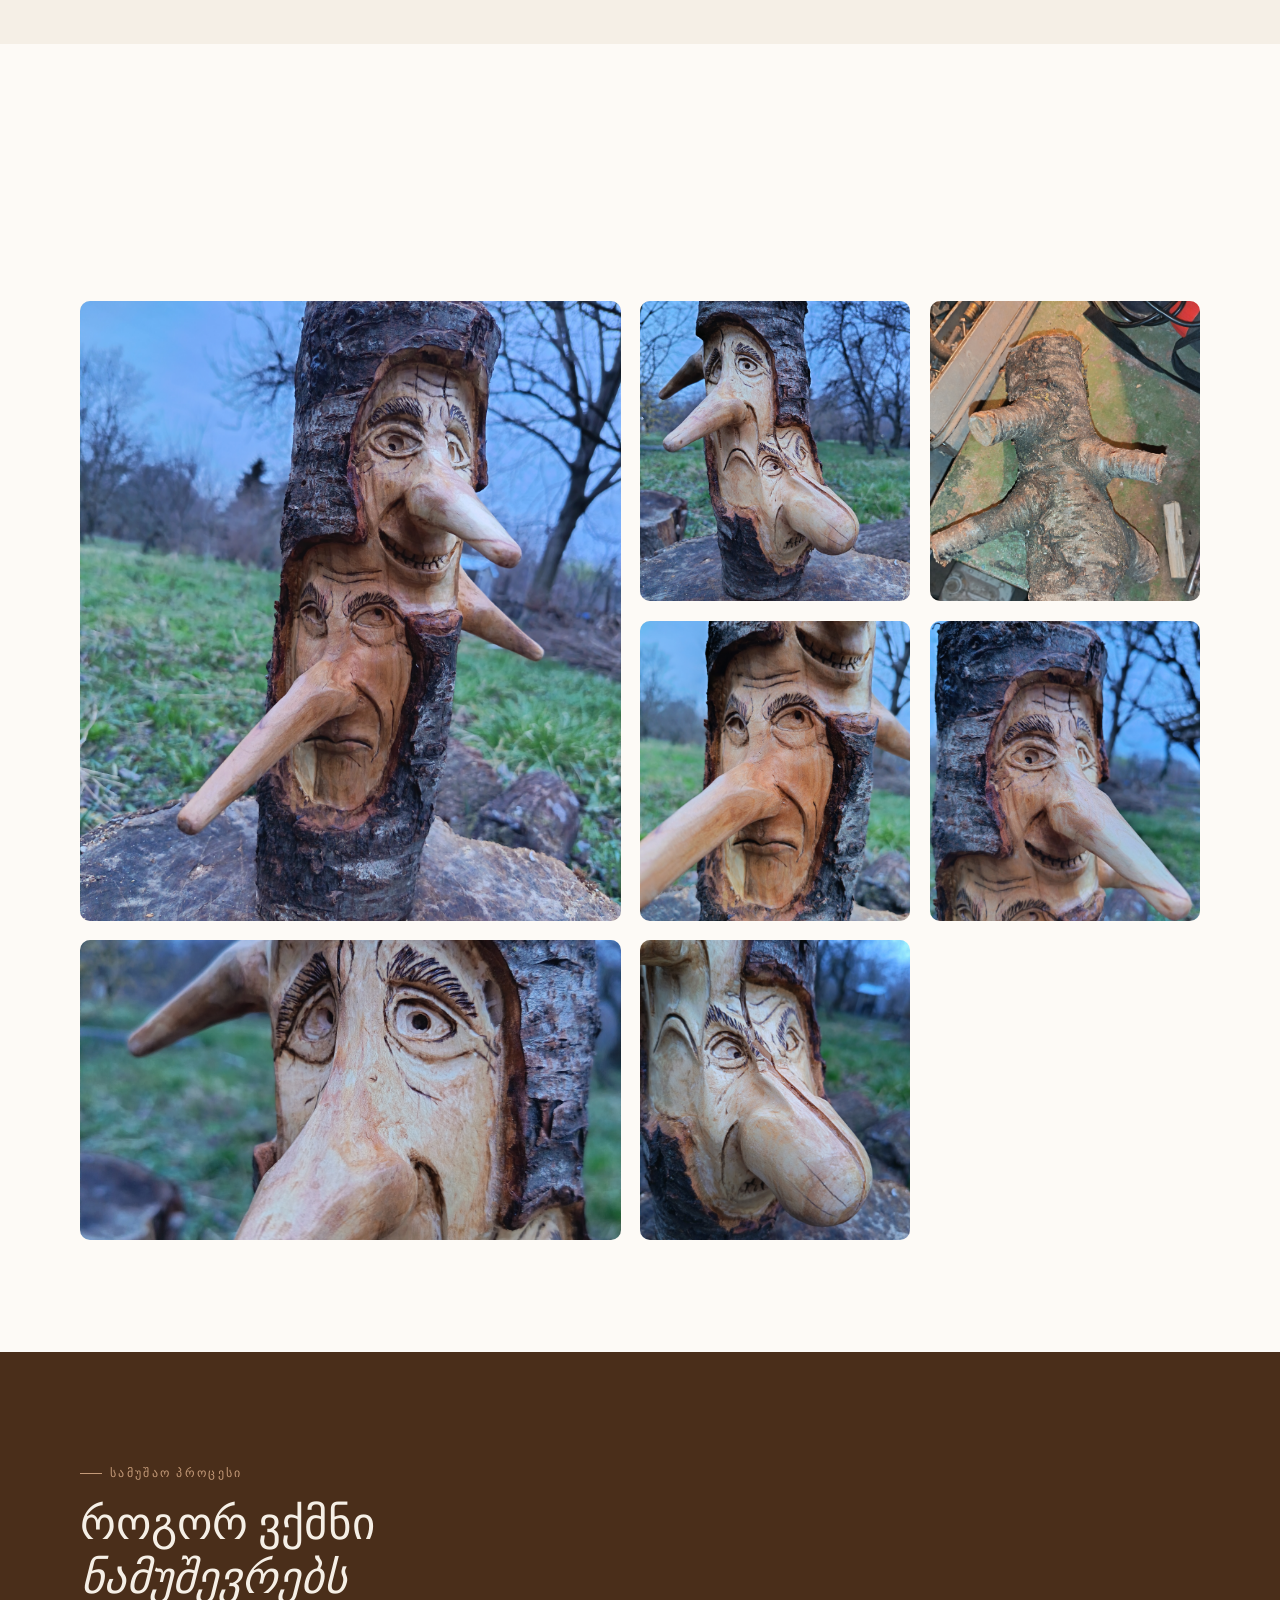
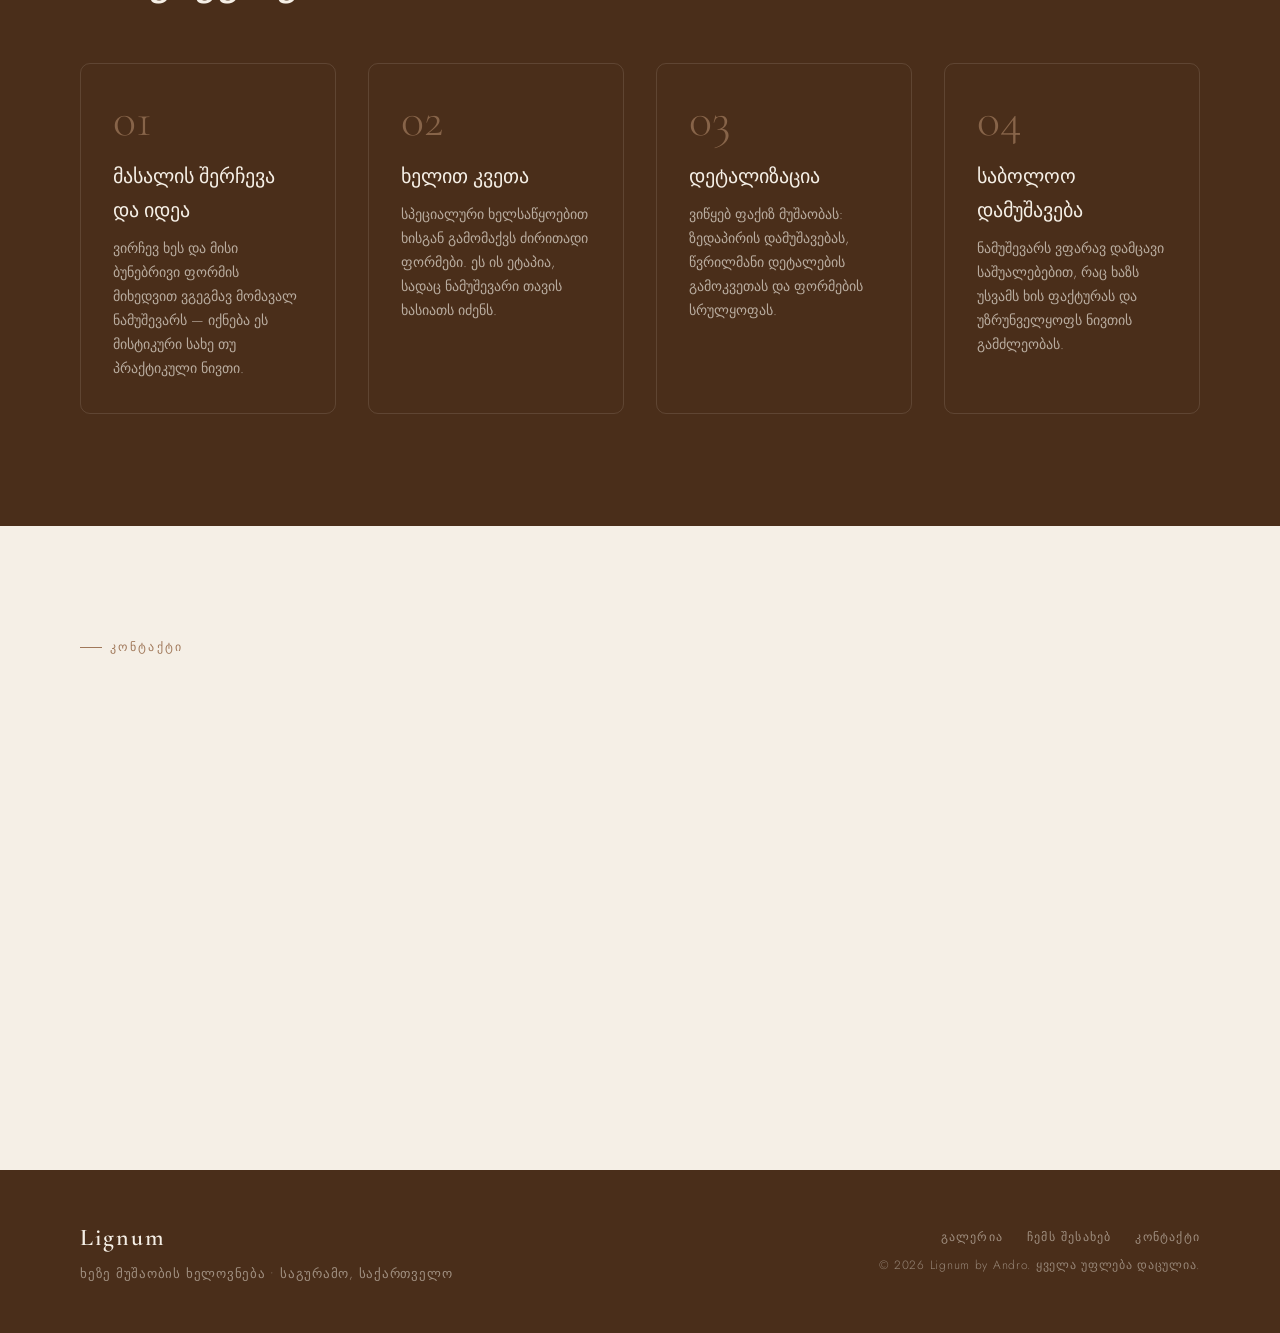
==== commit cd43a370: "chatbot" ====
--- a/index.html
+++ b/index.html
@@ -378,7 +378,9 @@
       <p class="footer-copyright">© 2026 Lignum by Andro. ყველა უფლება დაცულია.</p>
     </div>
   </footer>
-
   <script src="script.js"></script>
+  <script>
+(function(){if(!window.chatbase||window.chatbase("getState")!=="initialized"){window.chatbase=(...arguments)=>{if(!window.chatbase.q){window.chatbase.q=[]}window.chatbase.q.push(arguments)};window.chatbase=new Proxy(window.chatbase,{get(target,prop){if(prop==="q"){return target.q}return(...args)=>target(prop,...args)}})}const onLoad=function(){const script=document.createElement("script");script.src="https://www.chatbase.co/embed.min.js";script.id="3eOvp78xNbyueM2tKYspB";script.domain="www.chatbase.co";document.body.appendChild(script)};if(document.readyState==="complete"){onLoad()}else{window.addEventListener("load",onLoad)}})();
+</script>
 </body>
 </html>
